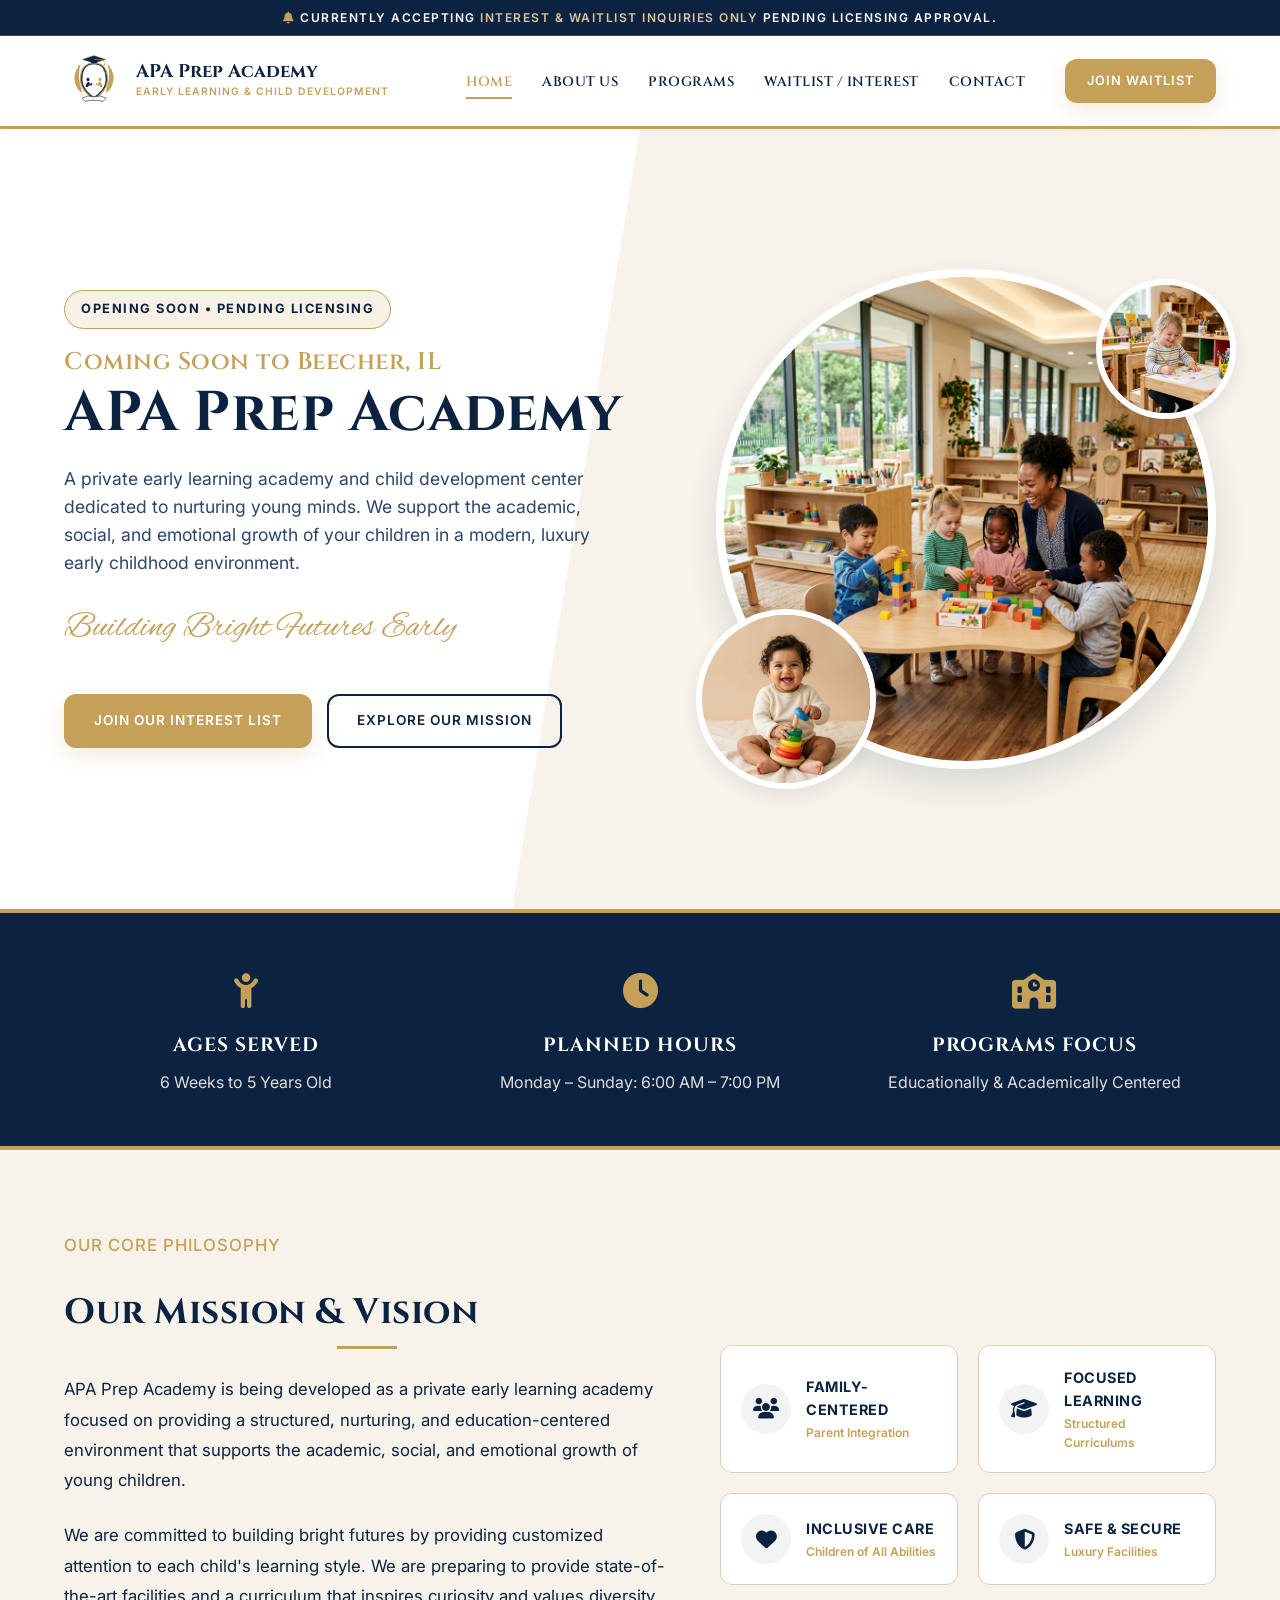
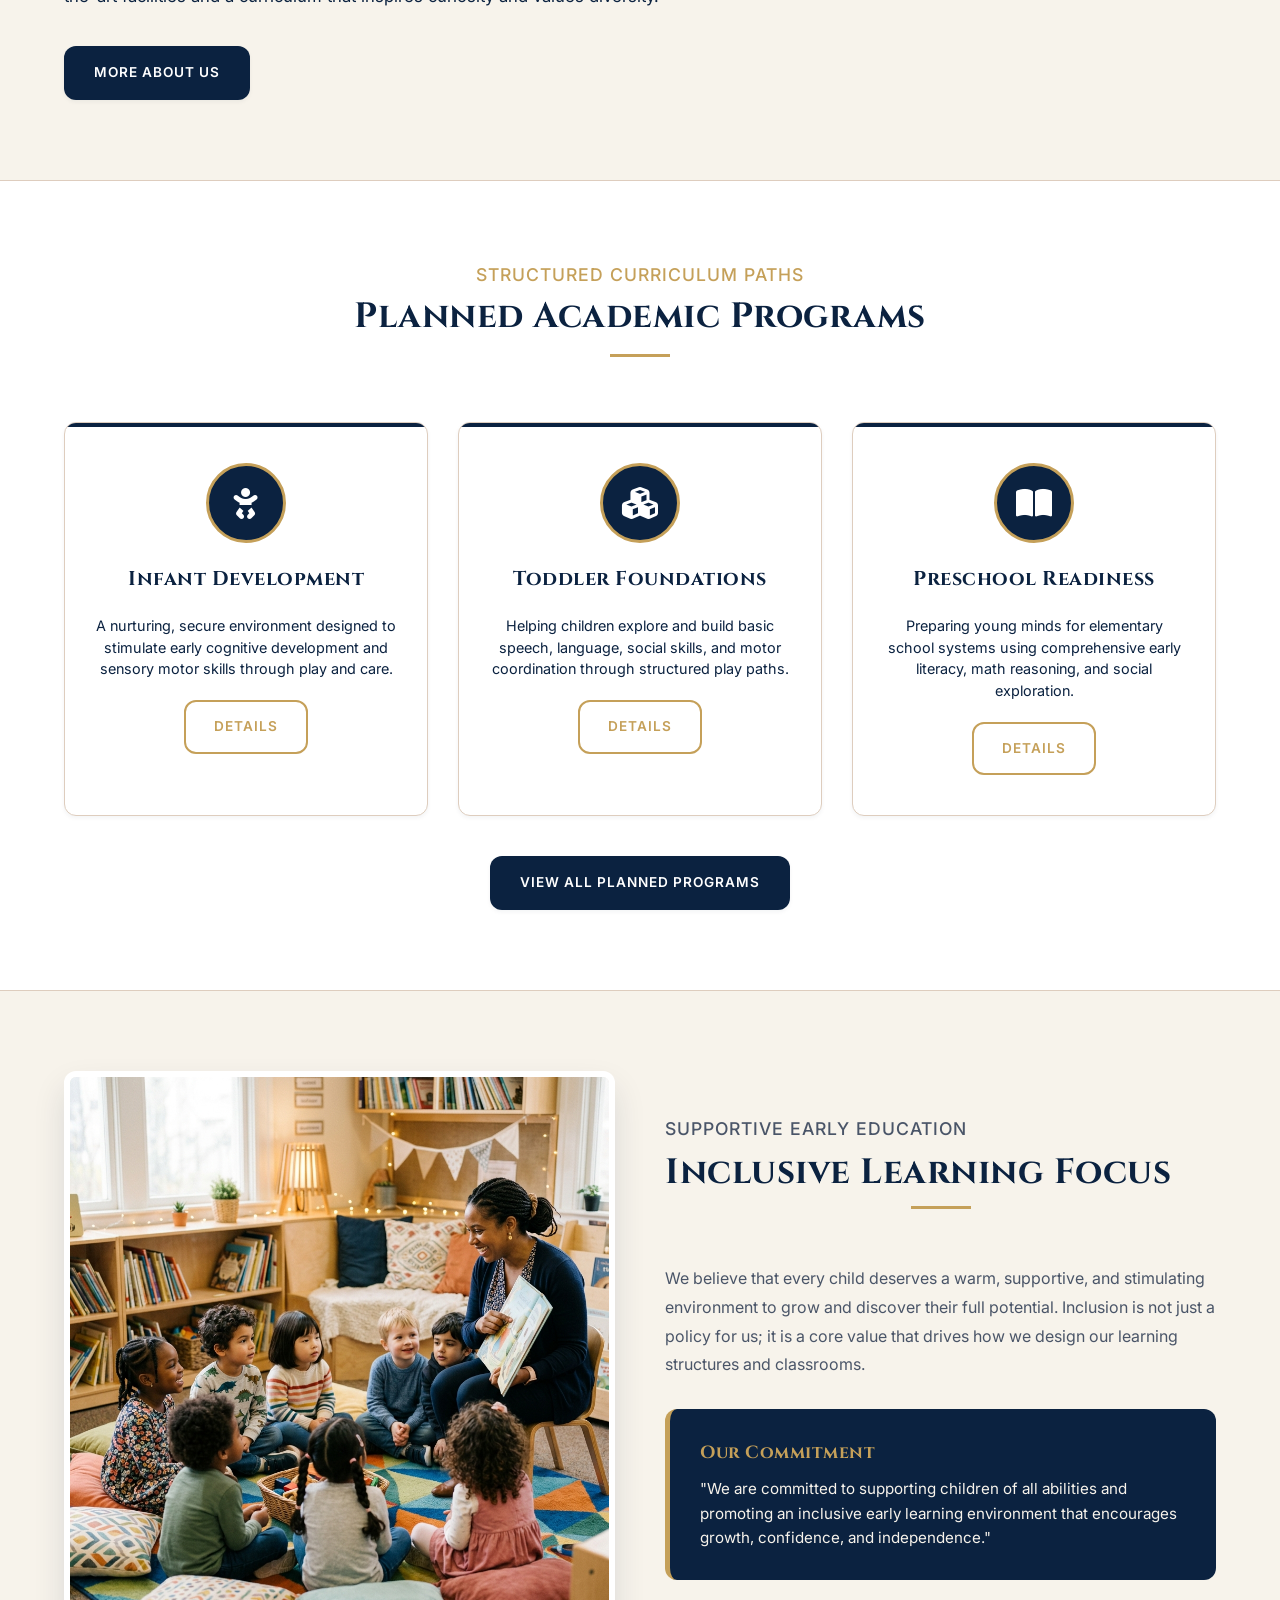
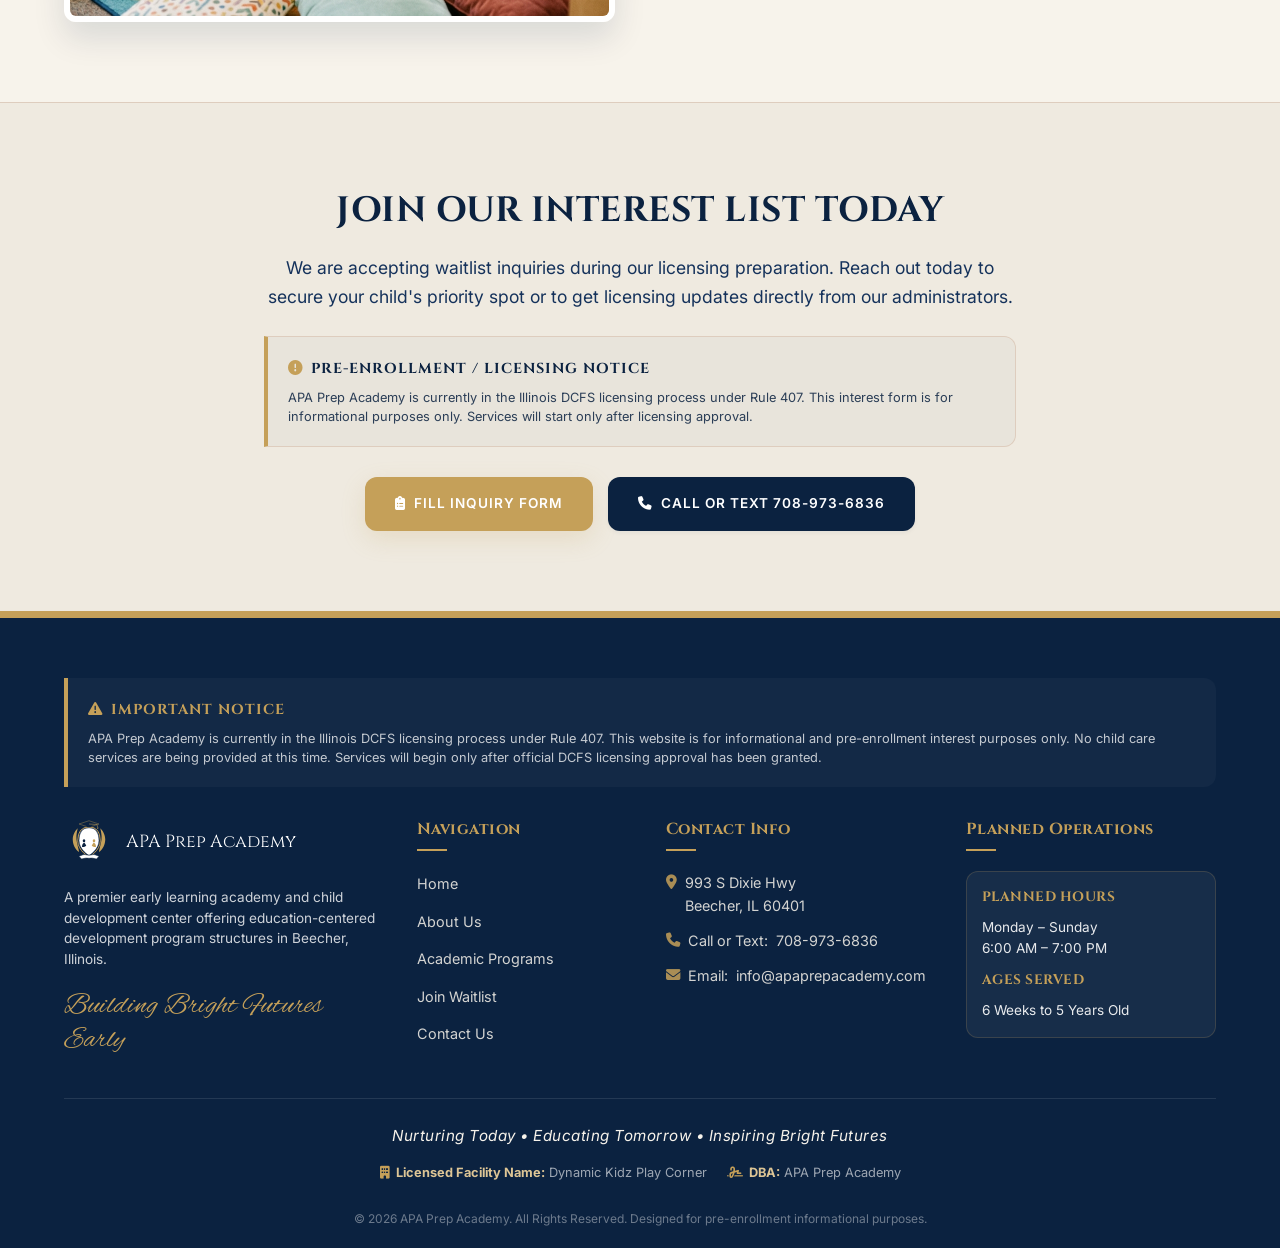
==== index.html @ 63eb0e5f "Add files via upload" ====
<!DOCTYPE html>
<html lang="en">
<head>
  <meta charset="UTF-8">
  <meta name="viewport" content="width=device-width, initial-scale=1.0">
  <title>APA Prep Academy | Private Early Learning Academy in Beecher, IL</title>
  <meta name="description" content="Coming soon to Beecher, IL! APA Prep Academy is a premium, family-centered private early learning academy and child development center serving children ages 6 weeks to 5 years. Join our waitlist today.">
  <meta name="keywords" content="Beecher daycare, Beecher preschool, Early learning center Beecher IL, Childcare Beecher Illinois, child development center, waitlist">
  
  <!-- FontAwesome for Icons -->
  <link rel="stylesheet" href="https://cdnjs.cloudflare.com/ajax/libs/font-awesome/6.4.0/css/all.min.css">
  
  <!-- Custom Stylesheet -->
  <link rel="stylesheet" href="assets/css/style.css">
</head>
<body>

  <!-- Top Announcement Bar -->
  <div class="top-announcement-bar">
    <i class="fa-solid fa-bell text-gold"></i> Currently accepting <span>Interest & Waitlist Inquiries Only</span> pending licensing approval.
  </div>

  <!-- Main Header -->
  <header class="main-header">
    <div class="container navbar-container">
      <a href="index.html" class="logo-link" id="logoLink">
        <svg viewBox="0 0 200 200" xmlns="http://www.w3.org/2000/svg" class="logo-svg">
          <!-- Wreath Left -->
          <path d="M 60 140 C 45 130 35 110 35 90 C 35 70 45 55 55 45 C 53 55 48 70 50 90 C 52 110 60 130 60 140 Z" fill="#C5A059" />
          <circle cx="38" cy="85" r="3" fill="#C5A059" /><circle cx="43" cy="65" r="3" fill="#C5A059" /><circle cx="51" cy="50" r="3" fill="#C5A059" /><circle cx="45" cy="105" r="3" fill="#C5A059" /><circle cx="55" cy="125" r="3" fill="#C5A059" />
          <!-- Wreath Right -->
          <path d="M 140 140 C 155 130 165 110 165 90 C 165 70 155 55 145 45 C 147 55 152 70 150 90 C 148 110 140 130 140 140 Z" fill="#C5A059" />
          <circle cx="162" cy="85" r="3" fill="#C5A059" /><circle cx="157" cy="65" r="3" fill="#C5A059" /><circle cx="149" cy="50" r="3" fill="#C5A059" /><circle cx="155" cy="105" r="3" fill="#C5A059" /><circle cx="145" cy="125" r="3" fill="#C5A059" />
          <!-- Shield -->
          <path d="M 100 40 Q 145 40 145 95 C 145 135 100 160 100 160 C 100 160 55 135 55 95 Q 55 40 100 40 Z" fill="#0B2240" stroke="#C5A059" stroke-width="4" />
          <path d="M 100 43 Q 140 43 140 95 C 140 131 100 154 100 154 C 100 154 60 131 60 95 Q 60 43 100 43 Z" fill="#FFFFFF" stroke="#0B2240" stroke-width="2" />
          <!-- Left Child -->
          <path d="M 85 95 C 85 91 82 89 80 89 C 78 89 75 91 75 95 C 75 99 78 101 80 101 C 82 101 85 99 85 95 Z" fill="#0B2240" />
          <path d="M 72 120 C 72 110 76 103 82 103 C 86 103 87 107 85 110 L 89 114 L 86 117 L 83 113 L 80 120 Z" fill="#0B2240" />
          <path d="M 86 110 L 92 107 L 95 112 L 89 115 Z" fill="#0B2240" />
          <!-- Right Child -->
          <path d="M 115 95 C 115 91 118 89 120 89 C 122 89 125 91 125 95 C 125 99 122 101 120 101 C 118 101 115 99 115 95 Z" fill="#C5A059" />
          <path d="M 128 120 C 128 110 124 103 118 103 C 114 103 113 107 115 110 L 111 114 L 114 117 L 117 113 L 120 120 Z" fill="#C5A059" />
          <path d="M 114 110 L 108 107 L 105 112 L 111 115 Z" fill="#C5A059" />
          <!-- Mortarboard -->
          <polygon points="100,15 140,28 100,41 60,28" fill="#0B2240" stroke="#C5A059" stroke-width="1.5" />
          <rect x="90" y="28" width="20" height="12" fill="#0B2240" />
          <path d="M 100 28 L 132 30 L 135 43" stroke="#C5A059" stroke-width="2" fill="none" />
          <polygon points="132,43 138,43 135,49" fill="#C5A059" />
          <!-- Open Book -->
          <path d="M 80 150 Q 100 155 120 150 C 130 153 140 157 140 157 L 130 168 Q 110 162 100 165 Q 90 162 70 168 L 60 157 C 60 157 70 153 80 150 Z" fill="#FFFFFF" stroke="#0B2240" stroke-width="2" />
          <path d="M 100 152 L 100 165" stroke="#C5A059" stroke-width="2" />
        </svg>
        <div class="logo-text">
          <span class="title">APA Prep Academy</span>
          <span class="subtitle">Early Learning & Child Development</span>
        </div>
      </a>

      <!-- Navbar Menu -->
      <nav>
        <ul class="nav-menu">
          <li><a href="index.html" class="nav-link active">Home</a></li>
          <li><a href="about.html" class="nav-link">About Us</a></li>
          <li><a href="programs.html" class="nav-link">Programs</a></li>
          <li><a href="enrollment.html" class="nav-link">Waitlist / Interest</a></li>
          <li><a href="contact.html" class="nav-link">Contact</a></li>
          <li class="nav-cta"><a href="enrollment.html" class="btn btn-secondary">Join Waitlist</a></li>
        </ul>
      </nav>

      <!-- Hamburger Menu Button -->
      <button class="mobile-menu-btn" aria-label="Toggle navigation menu">
        <span></span>
        <span></span>
        <span></span>
      </button>
    </div>
  </header>

  <!-- Hero Section -->
  <section class="hero-home">
    <div class="hero-diagonal-decor"></div>
    <div class="container hero-grid">
      <div class="hero-text-content">
        <div class="hero-badge">Opening Soon • Pending Licensing</div>
        <h1 class="hero-title">
          <span>Coming Soon to Beecher, IL</span>
          APA Prep Academy
        </h1>
        <p class="hero-description">
          A private early learning academy and child development center dedicated to nurturing young minds. We support the academic, social, and emotional growth of your children in a modern, luxury early childhood environment.
        </p>
        <div class="hero-tagline-wrap">
          <span class="script-text">Building Bright Futures Early</span>
        </div>
        <div class="hero-ctas">
          <a href="enrollment.html" class="btn btn-secondary">Join Our Interest List</a>
          <a href="about.html" class="btn btn-outline">Explore Our Mission</a>
        </div>
      </div>
      
      <div class="hero-image-wrapper">
        <div class="hero-image-container">
          <img src="assets/images/hero-classroom.png" alt="Diverse teacher and children building blocks in high-end daycare classroom">
        </div>
        <div class="hero-floating-circle-1">
          <img src="assets/images/baby-playing.png" alt="Happy baby playing with toy">
        </div>
        <div class="hero-floating-circle-2">
          <img src="assets/images/child-drawing.png" alt="Diverse child drawing with pencil">
        </div>
      </div>
    </div>
  </section>

  <!-- Quick Info Row -->
  <section class="facts-banner">
    <div class="container facts-grid">
      <div class="fact-item">
        <div class="fact-icon"><i class="fa-solid fa-child-reaching"></i></div>
        <h3>Ages Served</h3>
        <p>6 Weeks to 5 Years Old</p>
      </div>
      <div class="fact-item">
        <div class="fact-icon"><i class="fa-solid fa-clock"></i></div>
        <h3>Planned Hours</h3>
        <p>Monday – Sunday: 6:00 AM – 7:00 PM</p>
      </div>
      <div class="fact-item">
        <div class="fact-icon"><i class="fa-solid fa-school"></i></div>
        <h3>Programs Focus</h3>
        <p>Educationally & Academically Centered</p>
      </div>
    </div>
  </section>

  <!-- About Us Preview Section -->
  <section class="section-padding">
    <div class="container mission-section-grid">
      <div class="mission-text-box">
        <div class="section-title-wrap" style="text-align: left; margin-bottom: 25px;">
          <p>Our Core Philosophy</p>
          <h2 style="text-align: left; display: block; padding-bottom: 8px;">Our Mission & Vision</h2>
        </div>
        <p>
          APA Prep Academy is being developed as a private early learning academy focused on providing a structured, nurturing, and education-centered environment that supports the academic, social, and emotional growth of young children.
        </p>
        <p>
          We are committed to building bright futures by providing customized attention to each child's learning style. We are preparing to provide state-of-the-art facilities and a curriculum that inspires curiosity and values diversity.
        </p>
        <a href="about.html" class="btn btn-primary" style="margin-top: 10px;">More About Us</a>
      </div>
      
      <div class="academy-badges">
        <div class="academy-badge-item">
          <div class="badge-icon-box"><i class="fa-solid fa-users"></i></div>
          <div>
            <h4>Family-Centered</h4>
            <p>Parent Integration</p>
          </div>
        </div>
        <div class="academy-badge-item">
          <div class="badge-icon-box"><i class="fa-solid fa-graduation-cap"></i></div>
          <div>
            <h4>Focused Learning</h4>
            <p>Structured Curriculums</p>
          </div>
        </div>
        <div class="academy-badge-item">
          <div class="badge-icon-box"><i class="fa-solid fa-heart"></i></div>
          <div>
            <h4>Inclusive Care</h4>
            <p>Children of All Abilities</p>
          </div>
        </div>
        <div class="academy-badge-item">
          <div class="badge-icon-box"><i class="fa-solid fa-shield-halved"></i></div>
          <div>
            <h4>Safe & Secure</h4>
            <p>Luxury Facilities</p>
          </div>
        </div>
      </div>
    </div>
  </section>

  <!-- Programs Summary Section -->
  <section class="section-padding" style="background-color: var(--white); border-top: 1px solid var(--cream-dark); border-bottom: 1px solid var(--cream-dark);">
    <div class="container">
      <div class="section-title-wrap">
        <p>Structured Curriculum Paths</p>
        <h2>Planned Academic Programs</h2>
      </div>

      <div class="programs-highlight-grid">
        <div class="program-highlight-card">
          <div class="program-icon-box"><i class="fa-solid fa-baby"></i></div>
          <h3>Infant Development</h3>
          <p>A nurturing, secure environment designed to stimulate early cognitive development and sensory motor skills through play and care.</p>
          <a href="programs.html" class="btn btn-outline-gold btn-sm">Details</a>
        </div>
        
        <div class="program-highlight-card">
          <div class="program-icon-box"><i class="fa-solid fa-cubes"></i></div>
          <h3>Toddler Foundations</h3>
          <p>Helping children explore and build basic speech, language, social skills, and motor coordination through structured play paths.</p>
          <a href="programs.html" class="btn btn-outline-gold btn-sm">Details</a>
        </div>

        <div class="program-highlight-card">
          <div class="program-icon-box"><i class="fa-solid fa-book-open"></i></div>
          <h3>Preschool Readiness</h3>
          <p>Preparing young minds for elementary school systems using comprehensive early literacy, math reasoning, and social exploration.</p>
          <a href="programs.html" class="btn btn-outline-gold btn-sm">Details</a>
        </div>
      </div>

      <div class="text-center" style="margin-top: 40px;">
        <a href="programs.html" class="btn btn-primary">View All Planned Programs</a>
      </div>
    </div>
  </section>

  <!-- Inclusive Learning Section -->
  <section class="section-padding" style="background-color: var(--cream-bg);">
    <div class="container">
      <div class="about-grid">
        <div class="about-image-wrap">
          <div class="about-image-frame">
            <img src="assets/images/teacher-reading.png" alt="Diverse preschool teacher reading to multi-ethnic children in a circle">
          </div>
          <div class="about-image-decor"></div>
        </div>
        <div class="about-details">
          <div class="section-title-wrap" style="text-align: left; margin-bottom: 20px;">
            <p>Supportive Early Education</p>
            <h2 style="text-align: left; display: block; padding-bottom: 8px;">Inclusive Learning Focus</h2>
          </div>
          <p>
            We believe that every child deserves a warm, supportive, and stimulating environment to grow and discover their full potential. Inclusion is not just a policy for us; it is a core value that drives how we design our learning structures and classrooms.
          </p>
          
          <div class="about-highlight-box">
            <h4>Our Commitment</h4>
            <p>
              "We are committed to supporting children of all abilities and promoting an inclusive early learning environment that encourages growth, confidence, and independence."
            </p>
          </div>
        </div>
      </div>
    </div>
  </section>

  <!-- Pre-Enrollment Call to Action Section -->
  <section class="section-padding text-navy" style="background-color: var(--cream-card); border-top: 1px solid var(--cream-dark); border-bottom: 3px solid var(--gold-primary);">
    <div class="container text-center" style="max-width: 800px;">
      <h2 style="font-size: 2.2rem; margin-bottom: 15px; text-transform: uppercase;">Join Our Interest List Today</h2>
      <p style="font-size: 1.1rem; margin-bottom: 25px; color: var(--navy-light);">
        We are accepting waitlist inquiries during our licensing preparation. Reach out today to secure your child's priority spot or to get licensing updates directly from our administrators.
      </p>
      
      <div class="licensing-notice-box light-version" style="text-align: left; margin-bottom: 30px;">
        <h4><i class="fa-solid fa-circle-exclamation text-gold"></i> Pre-Enrollment / Licensing Notice</h4>
        <p>
          APA Prep Academy is currently in the Illinois DCFS licensing process under Rule 407. This interest form is for informational purposes only. Services will start only after licensing approval.
        </p>
      </div>

      <div style="display: flex; gap: 15px; justify-content: center; flex-wrap: wrap;">
        <a href="enrollment.html" class="btn btn-secondary"><i class="fa-solid fa-clipboard-list" style="margin-right: 8px;"></i> Fill Inquiry Form</a>
        <a href="tel:7089736836" class="btn btn-primary"><i class="fa-solid fa-phone" style="margin-right: 8px;"></i> Call or Text 708-973-6836</a>
      </div>
    </div>
  </section>

  <!-- Main Footer -->
  <footer class="main-footer">
    <div class="container">
      
      <!-- Licensing Notice Banner at Top of Footer -->
      <div class="licensing-notice-box">
        <h4><i class="fa-solid fa-triangle-exclamation"></i> Important Notice</h4>
        <p>
          APA Prep Academy is currently in the Illinois DCFS licensing process under Rule 407. This website is for informational and pre-enrollment interest purposes only. No child care services are being provided at this time. Services will begin only after official DCFS licensing approval has been granted.
        </p>
      </div>

      <div class="footer-top">
        <div class="footer-brand">
          <div class="footer-logo">
            <svg viewBox="0 0 200 200" xmlns="http://www.w3.org/2000/svg" class="footer-logo-svg">
              <path d="M 60 140 C 45 130 35 110 35 90 C 35 70 45 55 55 45 C 53 55 48 70 50 90 C 52 110 60 130 60 140 Z" fill="#C5A059" />
              <path d="M 140 140 C 155 130 165 110 165 90 C 165 70 155 55 145 45 C 147 55 152 70 150 90 C 148 110 140 130 140 140 Z" fill="#C5A059" />
              <path d="M 100 40 Q 145 40 145 95 C 145 135 100 160 100 160 C 100 160 55 135 55 95 Q 55 40 100 40 Z" fill="#0B2240" stroke="#C5A059" stroke-width="4" />
              <path d="M 100 43 Q 140 43 140 95 C 140 131 100 154 100 154 C 100 154 60 131 60 95 Q 60 43 100 43 Z" fill="#FFFFFF" stroke="#0B2240" stroke-width="2" />
              <!-- Silhouettes -->
              <path d="M 85 95 C 85 91 82 89 80 89 C 78 89 75 91 75 95 C 75 99 78 101 80 101 C 82 101 85 99 85 95 Z" fill="#0B2240" />
              <path d="M 72 120 C 72 110 76 103 82 103 L 89 114 L 86 117 L 80 120 Z" fill="#0B2240" />
              <path d="M 115 95 C 115 91 118 89 120 89 C 122 89 125 91 125 95 C 125 99 122 101 120 101 C 118 101 115 99 115 95 Z" fill="#C5A059" />
              <path d="M 128 120 C 128 110 124 103 118 103 L 111 114 L 114 117 L 120 120 Z" fill="#C5A059" />
              <!-- Mortarboard -->
              <polygon points="100,15 140,28 100,41 60,28" fill="#0B2240" stroke="#C5A059" stroke-width="1.5" />
              <rect x="90" y="28" width="20" height="12" fill="#0B2240" />
              <path d="M 100 28 L 132 30 L 135 43" stroke="#C5A059" stroke-width="2" fill="none" />
              <polygon points="132,43 138,43 135,49" fill="#C5A059" />
              <!-- Book -->
              <path d="M 80 150 Q 100 155 120 150 C 130 153 140 157 140 157 L 130 168 Q 110 162 100 165 Q 90 162 70 168 L 60 157 C 60 157 70 153 80 150 Z" fill="#FFFFFF" stroke="#0B2240" stroke-width="2" />
            </svg>
            <span class="footer-title">APA Prep Academy</span>
          </div>
          <p style="font-size: 0.85rem; opacity: 0.8; line-height: 1.5; margin-top: 5px;">
            A premier early learning academy and child development center offering education-centered development program structures in Beecher, Illinois.
          </p>
          <span class="script-text">Building Bright Futures Early</span>
        </div>

        <div>
          <h4 class="footer-col-title">Navigation</h4>
          <ul class="footer-links">
            <li><a href="index.html">Home</a></li>
            <li><a href="about.html">About Us</a></li>
            <li><a href="programs.html">Academic Programs</a></li>
            <li><a href="enrollment.html">Join Waitlist</a></li>
            <li><a href="contact.html">Contact Us</a></li>
          </ul>
        </div>

        <div>
          <h4 class="footer-col-title">Contact Info</h4>
          <div class="footer-contact-info">
            <span><i class="fa-solid fa-location-dot"></i> 993 S Dixie Hwy<br>Beecher, IL 60401</span>
            <span><i class="fa-solid fa-phone"></i> Call or Text:<br><a href="tel:7089736836">708-973-6836</a></span>
            <span><i class="fa-solid fa-envelope"></i> Email:<br><a href="mailto:info@apaprepacademy.com">info@apaprepacademy.com</a></span>
          </div>
        </div>

        <div>
          <h4 class="footer-col-title">Planned Operations</h4>
          <div class="footer-hours-box">
            <h5>Planned Hours</h5>
            <p style="margin-bottom: 10px;">Monday – Sunday<br>6:00 AM – 7:00 PM</p>
            <h5>Ages Served</h5>
            <p>6 Weeks to 5 Years Old</p>
          </div>
        </div>
      </div>

      <!-- Bottom Footer Info -->
      <div class="footer-bottom">
        <div class="footer-slogan">
          Nurturing Today &bull; Educating Tomorrow &bull; Inspiring Bright Futures
        </div>
        
        <div class="footer-meta-info">
          <div class="footer-meta-item">
            <i class="fa-solid fa-building text-gold"></i>
            <span><strong>Licensed Facility Name:</strong> Dynamic Kidz Play Corner</span>
          </div>
          <div class="footer-meta-item">
            <i class="fa-solid fa-signature text-gold"></i>
            <span><strong>DBA:</strong> APA Prep Academy</span>
          </div>
        </div>

        <div class="copyright">
          &copy; 2026 APA Prep Academy. All Rights Reserved. Designed for pre-enrollment informational purposes.
        </div>
      </div>

    </div>
  </footer>

  <!-- Custom Scripts -->
  <script src="assets/js/main.js"></script>
</body>
</html>
---- assets/css/style.css ----
/* APA Prep Academy - Core Style Sheet */
@import url('https://fonts.googleapis.com/css2?family=Cinzel:wght@400;600;700;900&family=Inter:wght@300;400;500;600;700&family=Alex+Brush&display=swap');

:root {
  /* Colors */
  --navy-primary: #0B2240;
  --navy-light: #15325B;
  --navy-hover: #1C3F6E;
  --gold-primary: #C5A059;
  --gold-light: #DDC595;
  --gold-hover: #AB8541;
  --cream-bg: #F7F3EB;
  --cream-card: #EFEAE0;
  --cream-light: #FAF8F5;
  --cream-dark: #DECDBE;
  --white: #FFFFFF;
  
  /* Typography */
  --font-heading: 'Cinzel', serif;
  --font-body: 'Inter', sans-serif;
  --font-script: 'Alex Brush', cursive;

  /* Shadows */
  --shadow-sm: 0 2px 4px rgba(11, 34, 64, 0.05);
  --shadow-md: 0 8px 16px rgba(11, 34, 64, 0.08);
  --shadow-lg: 0 16px 32px rgba(11, 34, 64, 0.12);
  --shadow-gold: 0 8px 24px rgba(197, 160, 89, 0.2);

  /* Transitions */
  --transition-fast: 0.2s ease;
  --transition-normal: 0.4s ease;
  --transition-slow: 0.6s cubic-bezier(0.16, 1, 0.3, 1);
  
  /* Borders */
  --border-radius-sm: 4px;
  --border-radius-md: 12px;
  --border-radius-lg: 24px;
  --border-radius-circle: 50%;
}

/* Reset & Base Styles */
*, *::before, *::after {
  box-sizing: border-box;
  margin: 0;
  padding: 0;
}

html {
  scroll-behavior: smooth;
  font-size: 16px;
}

body {
  font-family: var(--font-body);
  background-color: var(--cream-bg);
  color: var(--navy-primary);
  line-height: 1.6;
  overflow-x: hidden;
  -webkit-font-smoothing: antialiased;
}

a {
  color: inherit;
  text-decoration: none;
  transition: var(--transition-fast);
}

img {
  max-width: 100%;
  height: auto;
  display: block;
}

button, input, select, textarea {
  font-family: inherit;
  font-size: inherit;
  color: inherit;
}

h1, h2, h3, h4, h5, h6 {
  font-family: var(--font-heading);
  font-weight: 700;
  letter-spacing: 0.5px;
}

.script-text {
  font-family: var(--font-script);
  font-size: 2.2rem;
  color: var(--gold-primary);
  line-height: 1.2;
}

/* Utility Layouts */
.container {
  width: 100%;
  max-width: 1200px;
  margin: 0 auto;
  padding: 0 24px;
}

.section-padding {
  padding: 80px 0;
}

@media (max-width: 768px) {
  .section-padding {
    padding: 50px 0;
  }
}

.text-center { text-align: center; }
.text-gold { color: var(--gold-primary); }
.text-navy { color: var(--navy-primary); }
.text-white { color: var(--white); }

/* Buttons */
.btn {
  display: inline-flex;
  align-items: center;
  justify-content: center;
  padding: 14px 28px;
  border-radius: var(--border-radius-md);
  font-weight: 600;
  text-transform: uppercase;
  font-size: 0.85rem;
  letter-spacing: 1px;
  cursor: pointer;
  transition: var(--transition-normal);
  border: 2px solid transparent;
}

.btn-primary {
  background-color: var(--navy-primary);
  color: var(--white);
  box-shadow: var(--shadow-sm);
}

.btn-primary:hover {
  background-color: var(--navy-hover);
  transform: translateY(-2px);
  box-shadow: var(--shadow-md);
}

.btn-secondary {
  background-color: var(--gold-primary);
  color: var(--white);
  box-shadow: var(--shadow-gold);
}

.btn-secondary:hover {
  background-color: var(--gold-hover);
  transform: translateY(-2px);
  box-shadow: var(--shadow-lg);
}

.btn-outline {
  background-color: transparent;
  border-color: var(--navy-primary);
  color: var(--navy-primary);
}

.btn-outline:hover {
  background-color: var(--navy-primary);
  color: var(--white);
  transform: translateY(-2px);
}

.btn-outline-gold {
  background-color: transparent;
  border-color: var(--gold-primary);
  color: var(--gold-primary);
}

.btn-outline-gold:hover {
  background-color: var(--gold-primary);
  color: var(--white);
  transform: translateY(-2px);
}

/* Header & Navigation */
header.main-header {
  background-color: var(--white);
  border-bottom: 3px solid var(--gold-primary);
  position: sticky;
  top: 0;
  z-index: 1000;
  box-shadow: var(--shadow-sm);
}

.navbar-container {
  display: flex;
  justify-content: space-between;
  align-items: center;
  height: 90px;
}

.logo-link {
  display: flex;
  align-items: center;
  gap: 12px;
}

.logo-svg {
  width: 60px;
  height: 60px;
}

.logo-text {
  display: flex;
  flex-direction: column;
}

.logo-text .title {
  font-family: var(--font-heading);
  font-weight: 700;
  font-size: 1.15rem;
  line-height: 1.1;
  color: var(--navy-primary);
}

.logo-text .subtitle {
  font-family: var(--font-body);
  font-size: 0.65rem;
  letter-spacing: 1px;
  text-transform: uppercase;
  color: var(--gold-primary);
  font-weight: 600;
  margin-top: 2px;
}

.nav-menu {
  display: flex;
  list-style: none;
  gap: 30px;
  align-items: center;
}

.nav-link {
  font-family: var(--font-heading);
  font-weight: 600;
  font-size: 0.85rem;
  letter-spacing: 0.5px;
  text-transform: uppercase;
  position: relative;
  padding: 8px 0;
}

.nav-link::after {
  content: '';
  position: absolute;
  bottom: 0;
  left: 0;
  width: 0;
  height: 2px;
  background-color: var(--gold-primary);
  transition: var(--transition-fast);
}

.nav-link:hover::after,
.nav-link.active::after {
  width: 100%;
}

.nav-link.active {
  color: var(--gold-primary);
}

.nav-cta {
  margin-left: 10px;
}

.nav-cta .btn {
  padding: 10px 20px;
  font-size: 0.8rem;
}

.mobile-menu-btn {
  display: none;
  background: none;
  border: none;
  cursor: pointer;
  position: relative;
  width: 30px;
  height: 24px;
}

.mobile-menu-btn span {
  display: block;
  width: 100%;
  height: 3px;
  background-color: var(--navy-primary);
  border-radius: 3px;
  position: absolute;
  transition: var(--transition-normal);
}

.mobile-menu-btn span:nth-child(1) { top: 0; }
.mobile-menu-btn span:nth-child(2) { top: 10px; }
.mobile-menu-btn span:nth-child(3) { top: 20px; }

.mobile-menu-btn.active span:nth-child(1) {
  transform: rotate(45deg);
  top: 10px;
}
.mobile-menu-btn.active span:nth-child(2) {
  opacity: 0;
}
.mobile-menu-btn.active span:nth-child(3) {
  transform: rotate(-45deg);
  top: 10px;
}

/* Banner / Top Bar */
.top-announcement-bar {
  background-color: var(--navy-primary);
  color: var(--white);
  padding: 8px 0;
  text-align: center;
  font-size: 0.75rem;
  letter-spacing: 1.5px;
  text-transform: uppercase;
  font-weight: 600;
  border-bottom: 1px solid rgba(197, 160, 89, 0.3);
}

.top-announcement-bar span {
  color: var(--gold-light);
}

/* Footer Styles */
.main-footer {
  background-color: var(--navy-primary);
  color: var(--white);
  padding: 60px 0 20px 0;
  border-top: 4px solid var(--gold-primary);
}

.footer-top {
  display: grid;
  grid-template-columns: 1.5fr 1fr 1fr 1.2fr;
  gap: 40px;
  margin-bottom: 40px;
}

.footer-brand {
  display: flex;
  flex-direction: column;
  gap: 15px;
}

.footer-logo {
  display: flex;
  align-items: center;
  gap: 12px;
}

.footer-logo-svg {
  width: 50px;
  height: 50px;
}

.footer-title {
  font-family: var(--font-heading);
  font-size: 1.1rem;
  color: var(--white);
}

.footer-brand .script-text {
  font-size: 1.8rem;
  margin-top: 5px;
}

.footer-col-title {
  font-family: var(--font-heading);
  color: var(--gold-primary);
  font-size: 1rem;
  margin-bottom: 20px;
  position: relative;
  padding-bottom: 8px;
}

.footer-col-title::after {
  content: '';
  position: absolute;
  bottom: 0;
  left: 0;
  width: 30px;
  height: 2px;
  background-color: var(--gold-primary);
}

.footer-links {
  list-style: none;
  display: flex;
  flex-direction: column;
  gap: 12px;
}

.footer-links a {
  font-size: 0.9rem;
  color: var(--cream-bg);
  opacity: 0.85;
}

.footer-links a:hover {
  color: var(--gold-primary);
  opacity: 1;
  padding-left: 5px;
}

.footer-contact-info {
  display: flex;
  flex-direction: column;
  gap: 12px;
  font-size: 0.9rem;
  color: var(--cream-bg);
  opacity: 0.85;
}

.footer-contact-info span {
  display: flex;
  align-items: flex-start;
  gap: 8px;
}

.footer-contact-info i {
  color: var(--gold-primary);
  margin-top: 4px;
}

.footer-hours-box {
  background-color: rgba(255, 255, 255, 0.05);
  border: 1px solid rgba(197, 160, 89, 0.2);
  padding: 15px;
  border-radius: var(--border-radius-md);
}

.footer-hours-box h5 {
  font-family: var(--font-heading);
  font-size: 0.85rem;
  color: var(--gold-primary);
  margin-bottom: 8px;
  text-transform: uppercase;
  letter-spacing: 0.5px;
}

.footer-hours-box p {
  font-size: 0.85rem;
  opacity: 0.9;
}

/* Licensing notice block */
.licensing-notice-box {
  background-color: rgba(255, 255, 255, 0.03);
  border-left: 4px solid var(--gold-primary);
  padding: 20px;
  margin-bottom: 30px;
  border-radius: 0 var(--border-radius-md) var(--border-radius-md) 0;
}

.licensing-notice-box h4 {
  color: var(--gold-primary);
  font-size: 0.9rem;
  margin-bottom: 8px;
  display: flex;
  align-items: center;
  gap: 8px;
  text-transform: uppercase;
  letter-spacing: 1px;
}

.licensing-notice-box p {
  font-size: 0.8rem;
  line-height: 1.5;
  color: rgba(255, 255, 255, 0.75);
}

.licensing-notice-box.light-version {
  background-color: rgba(11, 34, 64, 0.03);
  border-left: 4px solid var(--gold-primary);
  border-right: 1px solid var(--cream-dark);
  border-top: 1px solid var(--cream-dark);
  border-bottom: 1px solid var(--cream-dark);
}

.licensing-notice-box.light-version p {
  color: var(--navy-primary);
  opacity: 0.85;
}

.licensing-notice-box.light-version h4 {
  color: var(--navy-primary);
}

.footer-bottom {
  border-top: 1px solid rgba(255, 255, 255, 0.1);
  padding-top: 25px;
  display: flex;
  flex-direction: column;
  align-items: center;
  gap: 15px;
  text-align: center;
}

.footer-slogan {
  font-size: 0.95rem;
  font-style: italic;
  color: var(--cream-bg);
  letter-spacing: 0.5px;
}

.footer-meta-info {
  display: flex;
  flex-wrap: wrap;
  justify-content: center;
  gap: 20px;
  font-size: 0.8rem;
  color: rgba(255, 255, 255, 0.6);
}

.footer-meta-item {
  display: flex;
  align-items: center;
  gap: 6px;
}

.footer-meta-item strong {
  color: var(--gold-light);
}

.copyright {
  font-size: 0.75rem;
  color: rgba(255, 255, 255, 0.4);
  margin-top: 10px;
}

/* Page Hero Header (Inner pages) */
.page-hero {
  background-color: var(--navy-primary);
  color: var(--white);
  padding: 60px 0;
  text-align: center;
  position: relative;
  overflow: hidden;
  border-bottom: 4px solid var(--gold-primary);
}

.page-hero::before {
  content: '';
  position: absolute;
  top: 0;
  left: 0;
  right: 0;
  bottom: 0;
  background: radial-gradient(circle at 70% 30%, rgba(197, 160, 89, 0.1), transparent 60%);
  pointer-events: none;
}

.page-hero h1 {
  font-size: 2.5rem;
  margin-bottom: 10px;
  text-transform: uppercase;
}

.page-hero p {
  color: var(--gold-light);
  font-family: var(--font-body);
  font-size: 1.1rem;
  letter-spacing: 1px;
}

/* Grid & Section Elements */
.section-title-wrap {
  text-align: center;
  margin-bottom: 50px;
}

.section-title-wrap h2 {
  font-size: 2.2rem;
  color: var(--navy-primary);
  margin-bottom: 15px;
  position: relative;
  display: inline-block;
  padding-bottom: 12px;
}

.section-title-wrap h2::after {
  content: '';
  position: absolute;
  bottom: 0;
  left: 50%;
  transform: translateX(-50%);
  width: 60px;
  height: 3px;
  background-color: var(--gold-primary);
}

.section-title-wrap p {
  color: var(--gold-primary);
  font-weight: 500;
  font-size: 1.1rem;
  letter-spacing: 1px;
  text-transform: uppercase;
}

/* Home Hero Section */
.hero-home {
  display: flex;
  align-items: center;
  min-height: calc(100vh - 120px);
  position: relative;
  overflow: hidden;
  background-color: var(--cream-bg);
}

.hero-diagonal-decor {
  position: absolute;
  top: 0;
  left: 0;
  width: 50%;
  height: 100%;
  background-color: var(--white);
  clip-path: polygon(0 0, 100% 0, 80% 100%, 0% 100%);
  z-index: 1;
}

.hero-grid {
  display: grid;
  grid-template-columns: 1.1fr 0.9fr;
  gap: 40px;
  align-items: center;
  position: relative;
  z-index: 2;
  width: 100%;
  padding-top: 40px;
  padding-bottom: 40px;
}

.hero-text-content {
  display: flex;
  flex-direction: column;
  gap: 20px;
}

.hero-badge {
  background-color: rgba(197, 160, 89, 0.15);
  border: 1px solid var(--gold-primary);
  color: var(--navy-primary);
  padding: 8px 16px;
  border-radius: 50px;
  font-size: 0.8rem;
  font-weight: 700;
  width: fit-content;
  letter-spacing: 1.5px;
  text-transform: uppercase;
  animation: pulse 2s infinite;
}

.hero-title {
  font-size: 3.5rem;
  line-height: 1.1;
  color: var(--navy-primary);
}

.hero-title span {
  display: block;
  font-size: 1.5rem;
  color: var(--gold-primary);
  margin-bottom: 8px;
  font-weight: 600;
}

.hero-description {
  font-size: 1.1rem;
  color: var(--navy-light);
  max-width: 540px;
  opacity: 0.9;
}

.hero-tagline-wrap {
  margin: 10px 0;
}

.hero-ctas {
  display: flex;
  gap: 15px;
  flex-wrap: wrap;
  margin-top: 15px;
}

.hero-image-wrapper {
  position: relative;
  display: flex;
  justify-content: center;
  align-items: center;
}

.hero-image-container {
  width: 100%;
  max-width: 500px;
  height: 500px;
  border-radius: var(--border-radius-circle);
  overflow: hidden;
  border: 8px solid var(--white);
  box-shadow: var(--shadow-lg);
  position: relative;
}

.hero-image-container img {
  width: 100%;
  height: 100%;
  object-fit: cover;
}

.hero-floating-circle-1 {
  position: absolute;
  bottom: -20px;
  left: -20px;
  width: 180px;
  height: 180px;
  border-radius: var(--border-radius-circle);
  overflow: hidden;
  border: 6px solid var(--white);
  box-shadow: var(--shadow-md);
  z-index: 3;
}

.hero-floating-circle-1 img {
  width: 100%;
  height: 100%;
  object-fit: cover;
}

.hero-floating-circle-2 {
  position: absolute;
  top: 10px;
  right: -20px;
  width: 140px;
  height: 140px;
  border-radius: var(--border-radius-circle);
  overflow: hidden;
  border: 6px solid var(--white);
  box-shadow: var(--shadow-md);
  z-index: 3;
}

.hero-floating-circle-2 img {
  width: 100%;
  height: 100%;
  object-fit: cover;
}

/* Home Programs Highlight Grid */
.programs-highlight-grid {
  display: grid;
  grid-template-columns: repeat(3, 1fr);
  gap: 30px;
}

.program-highlight-card {
  background-color: var(--white);
  border-radius: var(--border-radius-md);
  border: 1px solid var(--cream-dark);
  padding: 40px 30px;
  text-align: center;
  transition: var(--transition-normal);
  display: flex;
  flex-direction: column;
  align-items: center;
  gap: 20px;
  box-shadow: var(--shadow-sm);
  position: relative;
  overflow: hidden;
}

.program-highlight-card::before {
  content: '';
  position: absolute;
  top: 0;
  left: 0;
  width: 100%;
  height: 4px;
  background-color: var(--navy-primary);
  transition: var(--transition-normal);
}

.program-highlight-card:hover {
  transform: translateY(-8px);
  box-shadow: var(--shadow-lg);
}

.program-highlight-card:hover::before {
  background-color: var(--gold-primary);
}

.program-icon-box {
  width: 80px;
  height: 80px;
  border-radius: var(--border-radius-circle);
  background-color: var(--navy-primary);
  color: var(--white);
  border: 3px solid var(--gold-primary);
  display: flex;
  align-items: center;
  justify-content: center;
  font-size: 2rem;
  transition: var(--transition-normal);
}

.program-highlight-card:hover .program-icon-box {
  background-color: var(--gold-primary);
  border-color: var(--navy-primary);
  transform: rotateY(180deg);
}

.program-highlight-card h3 {
  font-size: 1.25rem;
  color: var(--navy-primary);
}

.program-highlight-card p {
  font-size: 0.9rem;
  color: var(--text-muted);
  line-height: 1.5;
}

/* Mission & Highlights Section */
.mission-section-grid {
  display: grid;
  grid-template-columns: 1.1fr 0.9fr;
  gap: 50px;
  align-items: center;
}

.mission-text-box h3 {
  font-size: 1.8rem;
  margin-bottom: 20px;
}

.mission-text-box p {
  font-size: 1.05rem;
  line-height: 1.8;
  margin-bottom: 25px;
}

.academy-badges {
  display: grid;
  grid-template-columns: 1fr 1fr;
  gap: 20px;
}

.academy-badge-item {
  background-color: var(--white);
  border: 1px solid var(--cream-dark);
  padding: 20px;
  border-radius: var(--border-radius-md);
  display: flex;
  gap: 15px;
  align-items: center;
  transition: var(--transition-normal);
}

.academy-badge-item:hover {
  border-color: var(--gold-primary);
  box-shadow: var(--shadow-md);
}

.badge-icon-box {
  width: 50px;
  height: 50px;
  border-radius: var(--border-radius-circle);
  background-color: rgba(11, 34, 64, 0.05);
  color: var(--navy-primary);
  display: flex;
  align-items: center;
  justify-content: center;
  font-size: 1.3rem;
  flex-shrink: 0;
}

.academy-badge-item h4 {
  font-family: var(--font-body);
  font-weight: 700;
  font-size: 0.9rem;
  text-transform: uppercase;
  color: var(--navy-primary);
}

.academy-badge-item p {
  font-size: 0.75rem;
  color: var(--gold-primary);
  font-weight: 600;
  margin-top: 2px;
}

/* Quick Facts Banner */
.facts-banner {
  background-color: var(--navy-primary);
  color: var(--white);
  padding: 50px 0;
  border-top: 4px solid var(--gold-primary);
  border-bottom: 4px solid var(--gold-primary);
  position: relative;
}

.facts-grid {
  display: grid;
  grid-template-columns: repeat(3, 1fr);
  gap: 30px;
  text-align: center;
}

.fact-item {
  display: flex;
  flex-direction: column;
  align-items: center;
  gap: 10px;
}

.fact-icon {
  font-size: 2.2rem;
  color: var(--gold-primary);
}

.fact-item h3 {
  font-size: 1.2rem;
  text-transform: uppercase;
  letter-spacing: 1px;
}

.fact-item p {
  color: var(--cream-bg);
  font-size: 1rem;
  opacity: 0.9;
}

/* Programs Page Styling */
.programs-full-list {
  display: flex;
  flex-direction: column;
  gap: 40px;
}

.program-full-card {
  background-color: var(--white);
  border-radius: var(--border-radius-md);
  border: 1px solid var(--cream-dark);
  overflow: hidden;
  box-shadow: var(--shadow-sm);
  display: grid;
  grid-template-columns: 1fr 1.5fr;
  transition: var(--transition-normal);
}

.program-full-card:hover {
  box-shadow: var(--shadow-lg);
  border-color: var(--gold-light);
}

.program-card-image {
  background-color: var(--navy-primary);
  position: relative;
  display: flex;
  align-items: center;
  justify-content: center;
  padding: 40px;
  color: var(--white);
}

.program-card-image::after {
  content: '';
  position: absolute;
  top: 0;
  right: 0;
  width: 0;
  height: 0;
  border-style: solid;
  border-width: 0 20px 20px 0;
  border-color: transparent var(--gold-primary) transparent transparent;
}

.program-card-image-icon {
  width: 120px;
  height: 120px;
  border-radius: var(--border-radius-circle);
  background-color: rgba(255, 255, 255, 0.05);
  border: 4px solid var(--gold-primary);
  display: flex;
  align-items: center;
  justify-content: center;
  font-size: 3.5rem;
  color: var(--white);
  box-shadow: var(--shadow-md);
}

.program-card-info {
  padding: 40px;
  display: flex;
  flex-direction: column;
  justify-content: center;
  gap: 15px;
}

.program-card-info h3 {
  font-size: 1.8rem;
  color: var(--navy-primary);
  border-bottom: 2px solid var(--cream-dark);
  padding-bottom: 10px;
}

.program-tag-row {
  display: flex;
  gap: 10px;
  flex-wrap: wrap;
}

.program-tag {
  background-color: var(--cream-card);
  padding: 5px 12px;
  border-radius: 4px;
  font-size: 0.75rem;
  font-weight: 600;
  color: var(--navy-primary);
}

.program-tag.age-tag {
  background-color: rgba(197, 160, 89, 0.15);
  color: var(--navy-primary);
  border: 1px solid var(--gold-primary);
}

.program-card-info p {
  color: #4A5568;
  font-size: 0.95rem;
  line-height: 1.6;
}

.program-features-list {
  display: grid;
  grid-template-columns: 1fr 1fr;
  gap: 10px;
  margin-top: 10px;
}

.program-feature-item {
  display: flex;
  align-items: center;
  gap: 8px;
  font-size: 0.85rem;
  color: var(--navy-primary);
  font-weight: 500;
}

.program-feature-item i {
  color: var(--gold-primary);
}

/* Payment & General Details Section */
.payment-section {
  background-color: var(--cream-card);
  border-radius: var(--border-radius-md);
  padding: 50px 40px;
  border: 1px solid var(--cream-dark);
  margin-top: 60px;
}

.payment-title-wrap {
  text-align: center;
  margin-bottom: 40px;
}

.payment-title-wrap h3 {
  font-size: 1.8rem;
  color: var(--navy-primary);
  margin-bottom: 10px;
}

.payment-title-wrap p {
  color: var(--gold-primary);
  font-size: 0.85rem;
  font-weight: 600;
  letter-spacing: 1px;
  text-transform: uppercase;
}

.payment-grid {
  display: grid;
  grid-template-columns: repeat(3, 1fr);
  gap: 30px;
}

.payment-card {
  background-color: var(--white);
  padding: 30px;
  border-radius: var(--border-radius-md);
  text-align: center;
  border: 1px solid var(--cream-dark);
  display: flex;
  flex-direction: column;
  align-items: center;
  gap: 15px;
  transition: var(--transition-normal);
}

.payment-card:hover {
  transform: translateY(-5px);
  box-shadow: var(--shadow-md);
  border-color: var(--gold-primary);
}

.payment-card-icon {
  width: 60px;
  height: 60px;
  border-radius: var(--border-radius-circle);
  background-color: var(--navy-primary);
  color: var(--white);
  display: flex;
  align-items: center;
  justify-content: center;
  font-size: 1.5rem;
}

.payment-card h4 {
  font-family: var(--font-heading);
  font-size: 1.1rem;
  color: var(--navy-primary);
}

.payment-card p {
  font-size: 0.85rem;
  color: #5A6E85;
}

/* About Page Sections */
.about-grid {
  display: grid;
  grid-template-columns: 1fr 1fr;
  gap: 50px;
  align-items: center;
}

.about-image-wrap {
  position: relative;
}

.about-image-frame {
  border: 6px solid var(--white);
  border-radius: var(--border-radius-md);
  box-shadow: var(--shadow-lg);
  overflow: hidden;
}

.about-image-decor {
  position: absolute;
  bottom: -20px;
  right: -20px;
  width: 100px;
  height: 100px;
  background-color: var(--gold-primary);
  border-radius: var(--border-radius-md);
  z-index: -1;
  opacity: 0.3;
}

.about-details {
  display: flex;
  flex-direction: column;
  gap: 20px;
}

.about-details h3 {
  font-size: 2rem;
  color: var(--navy-primary);
}

.about-details p {
  line-height: 1.8;
  color: #4A5568;
}

.about-highlight-box {
  background-color: var(--navy-primary);
  color: var(--white);
  border-radius: var(--border-radius-md);
  padding: 30px;
  border-left: 5px solid var(--gold-primary);
  margin-top: 10px;
}

.about-highlight-box h4 {
  color: var(--gold-primary);
  font-size: 1.1rem;
  margin-bottom: 10px;
}

.about-highlight-box p {
  font-size: 0.95rem;
  line-height: 1.6;
  color: var(--cream-bg);
}

/* Map & Contact Sections */
.contact-grid {
  display: grid;
  grid-template-columns: 1fr 1.2fr;
  gap: 50px;
}

.contact-info-panel {
  background-color: var(--white);
  border-radius: var(--border-radius-md);
  padding: 40px;
  border: 1px solid var(--cream-dark);
  box-shadow: var(--shadow-sm);
  display: flex;
  flex-direction: column;
  gap: 30px;
}

.contact-info-title h3 {
  font-size: 1.6rem;
  color: var(--navy-primary);
  margin-bottom: 10px;
}

.contact-info-title p {
  font-size: 0.9rem;
  color: var(--gold-primary);
  font-weight: 600;
  text-transform: uppercase;
  letter-spacing: 0.5px;
}

.contact-details-list {
  display: flex;
  flex-direction: column;
  gap: 25px;
}

.contact-detail-item {
  display: flex;
  gap: 15px;
  align-items: flex-start;
}

.contact-detail-icon {
  width: 50px;
  height: 50px;
  border-radius: var(--border-radius-circle);
  background-color: rgba(11, 34, 64, 0.05);
  color: var(--navy-primary);
  display: flex;
  align-items: center;
  justify-content: center;
  font-size: 1.3rem;
  flex-shrink: 0;
  border: 1px solid var(--cream-dark);
}

.contact-detail-text h4 {
  font-family: var(--font-body);
  font-weight: 700;
  font-size: 0.95rem;
  color: var(--navy-primary);
  margin-bottom: 5px;
}

.contact-detail-text p {
  font-size: 0.9rem;
  color: var(--text-muted);
}

.contact-detail-text a:hover {
  color: var(--gold-primary);
}

.contact-map-container {
  height: 250px;
  border-radius: var(--border-radius-md);
  overflow: hidden;
  border: 1px solid var(--cream-dark);
  box-shadow: var(--shadow-sm);
  margin-top: 10px;
}

.contact-form-panel {
  background-color: var(--white);
  border-radius: var(--border-radius-md);
  padding: 40px;
  border: 1px solid var(--cream-dark);
  box-shadow: var(--shadow-sm);
}

.form-group-row {
  display: grid;
  grid-template-columns: 1fr 1fr;
  gap: 20px;
}

.form-group {
  margin-bottom: 20px;
  display: flex;
  flex-direction: column;
  gap: 6px;
}

.form-label {
  font-size: 0.85rem;
  font-weight: 600;
  color: var(--navy-primary);
  text-transform: uppercase;
  letter-spacing: 0.5px;
}

.form-control {
  width: 100%;
  padding: 12px 16px;
  border: 1.5px solid var(--cream-dark);
  border-radius: var(--border-radius-md);
  font-size: 0.95rem;
  outline: none;
  transition: var(--transition-fast);
  background-color: var(--cream-light);
}

.form-control:focus {
  border-color: var(--gold-primary);
  background-color: var(--white);
  box-shadow: 0 0 0 3px rgba(197, 160, 89, 0.15);
}

textarea.form-control {
  resize: vertical;
  min-height: 120px;
}

/* Modal and Notification styles */
.toast-notification {
  position: fixed;
  bottom: 20px;
  right: 20px;
  background-color: var(--navy-primary);
  color: var(--white);
  padding: 16px 24px;
  border-radius: var(--border-radius-md);
  box-shadow: var(--shadow-lg);
  border-left: 4px solid var(--gold-primary);
  transform: translateY(100px);
  opacity: 0;
  transition: var(--transition-normal);
  z-index: 10000;
  font-size: 0.9rem;
  display: flex;
  align-items: center;
  gap: 12px;
}

.toast-notification.show {
  transform: translateY(0);
  opacity: 1;
}

/* Keyframes */
@keyframes pulse {
  0% {
    box-shadow: 0 0 0 0 rgba(197, 160, 89, 0.4);
  }
  70% {
    box-shadow: 0 0 0 10px rgba(197, 160, 89, 0);
  }
  100% {
    box-shadow: 0 0 0 0 rgba(197, 160, 89, 0);
  }
}

/* Media Queries for Responsiveness */
@media (max-width: 992px) {
  .hero-grid {
    grid-template-columns: 1fr;
    text-align: center;
    gap: 50px;
  }
  
  .hero-diagonal-decor {
    display: none;
  }

  .hero-text-content {
    align-items: center;
  }

  .hero-image-wrapper {
    margin-top: 20px;
  }

  .programs-highlight-grid {
    grid-template-columns: 1fr;
    max-width: 500px;
    margin: 0 auto;
  }

  .mission-section-grid {
    grid-template-columns: 1fr;
  }

  .footer-top {
    grid-template-columns: 1fr 1fr;
  }

  .program-full-card {
    grid-template-columns: 1fr;
  }

  .program-card-image {
    padding: 30px;
  }

  .program-card-image::after {
    display: none;
  }

  .payment-grid {
    grid-template-columns: 1fr;
    max-width: 500px;
    margin: 0 auto;
  }

  .about-grid {
    grid-template-columns: 1fr;
    gap: 30px;
  }

  .contact-grid {
    grid-template-columns: 1fr;
  }
}

@media (max-width: 768px) {
  .navbar-container {
    height: 80px;
  }

  .mobile-menu-btn {
    display: block;
    z-index: 1001;
  }

  .nav-menu {
    position: fixed;
    top: 0;
    right: -100%;
    width: 80%;
    max-width: 320px;
    height: 100vh;
    background-color: var(--white);
    flex-direction: column;
    align-items: flex-start;
    padding: 100px 40px 40px 40px;
    box-shadow: -5px 0 15px rgba(0,0,0,0.1);
    transition: var(--transition-normal);
    z-index: 1000;
  }

  .nav-menu.active {
    right: 0;
  }

  .nav-cta {
    margin-left: 0;
    margin-top: 20px;
    width: 100%;
  }

  .nav-cta .btn {
    width: 100%;
  }

  .hero-title {
    font-size: 2.5rem;
  }

  .hero-image-container {
    max-width: 320px;
    height: 320px;
  }

  .hero-floating-circle-1 {
    width: 110px;
    height: 110px;
    bottom: -10px;
    left: -10px;
  }

  .hero-floating-circle-2 {
    width: 90px;
    height: 90px;
    top: 0;
    right: -10px;
  }

  .facts-grid {
    grid-template-columns: 1fr;
    gap: 30px;
  }

  .form-group-row {
    grid-template-columns: 1fr;
    gap: 0;
  }

  .footer-top {
    grid-template-columns: 1fr;
  }

  .footer-meta-info {
    flex-direction: column;
    gap: 10px;
    align-items: center;
  }
}
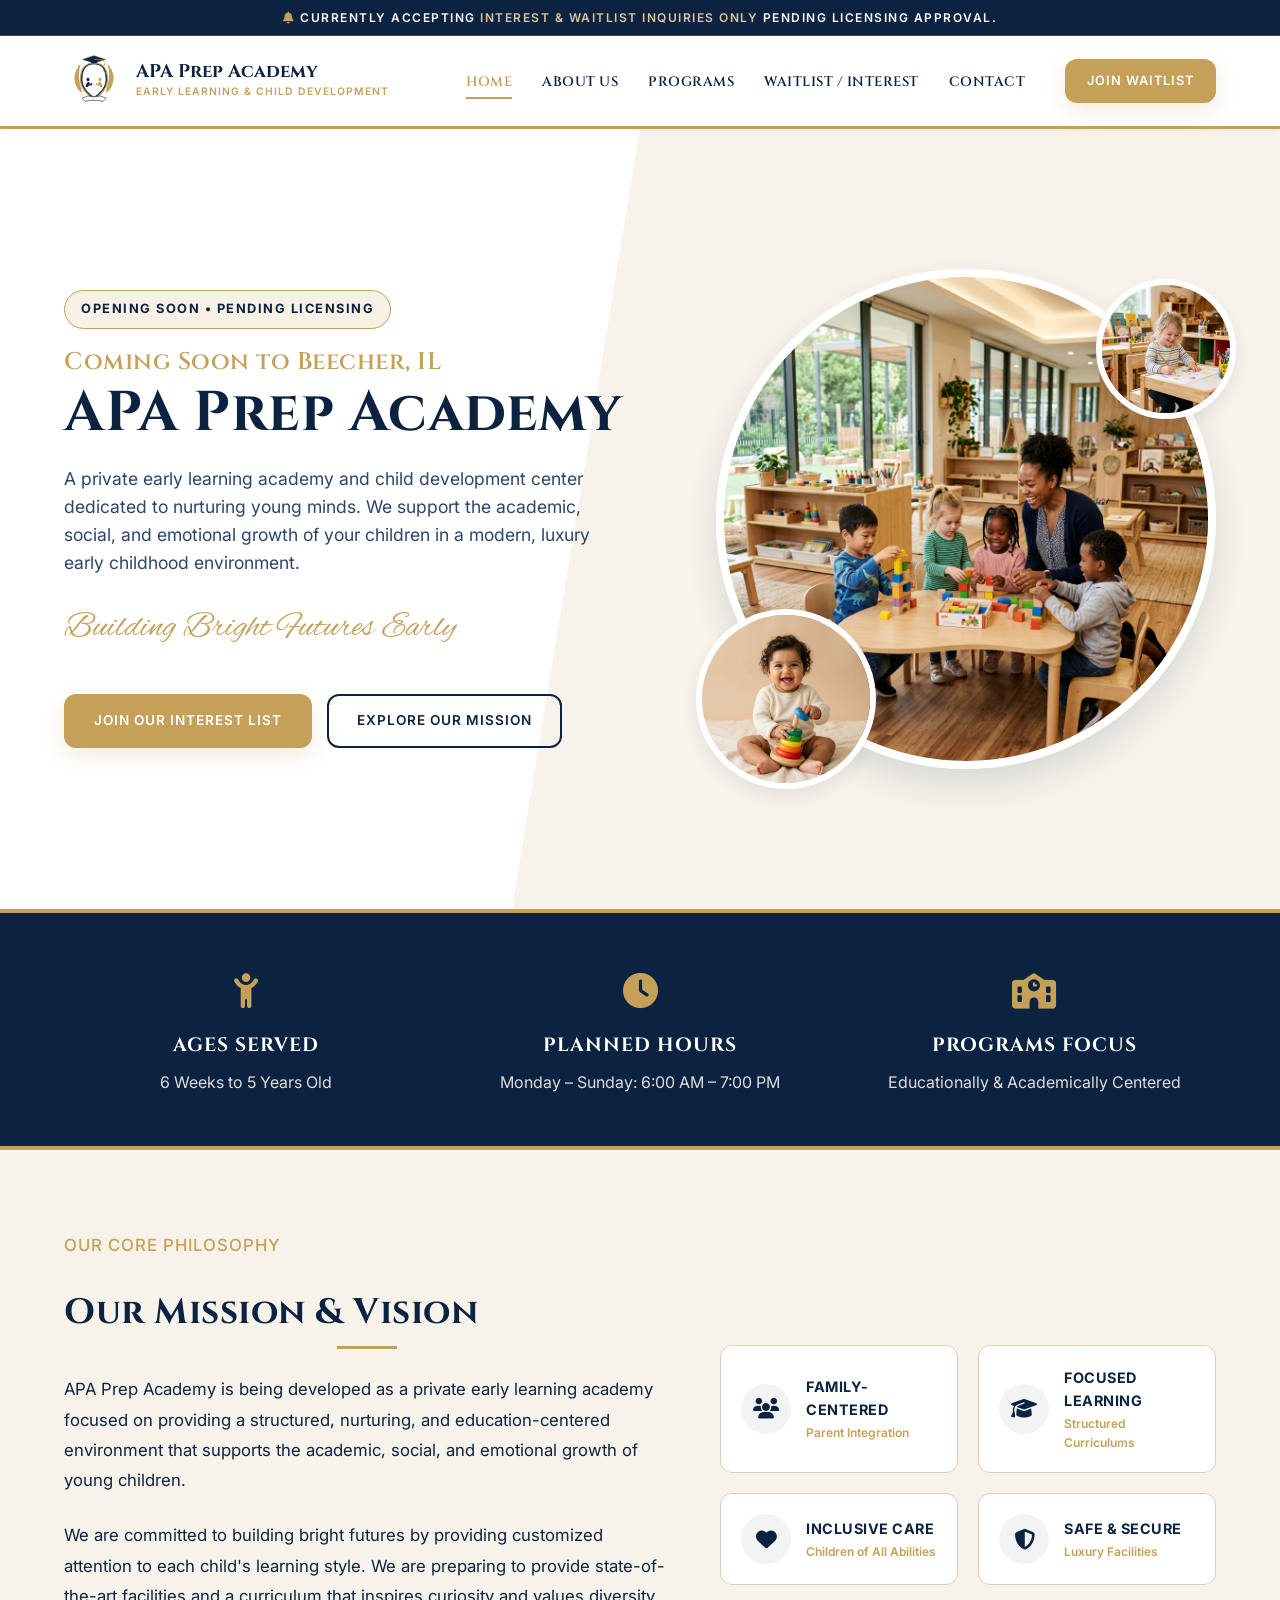
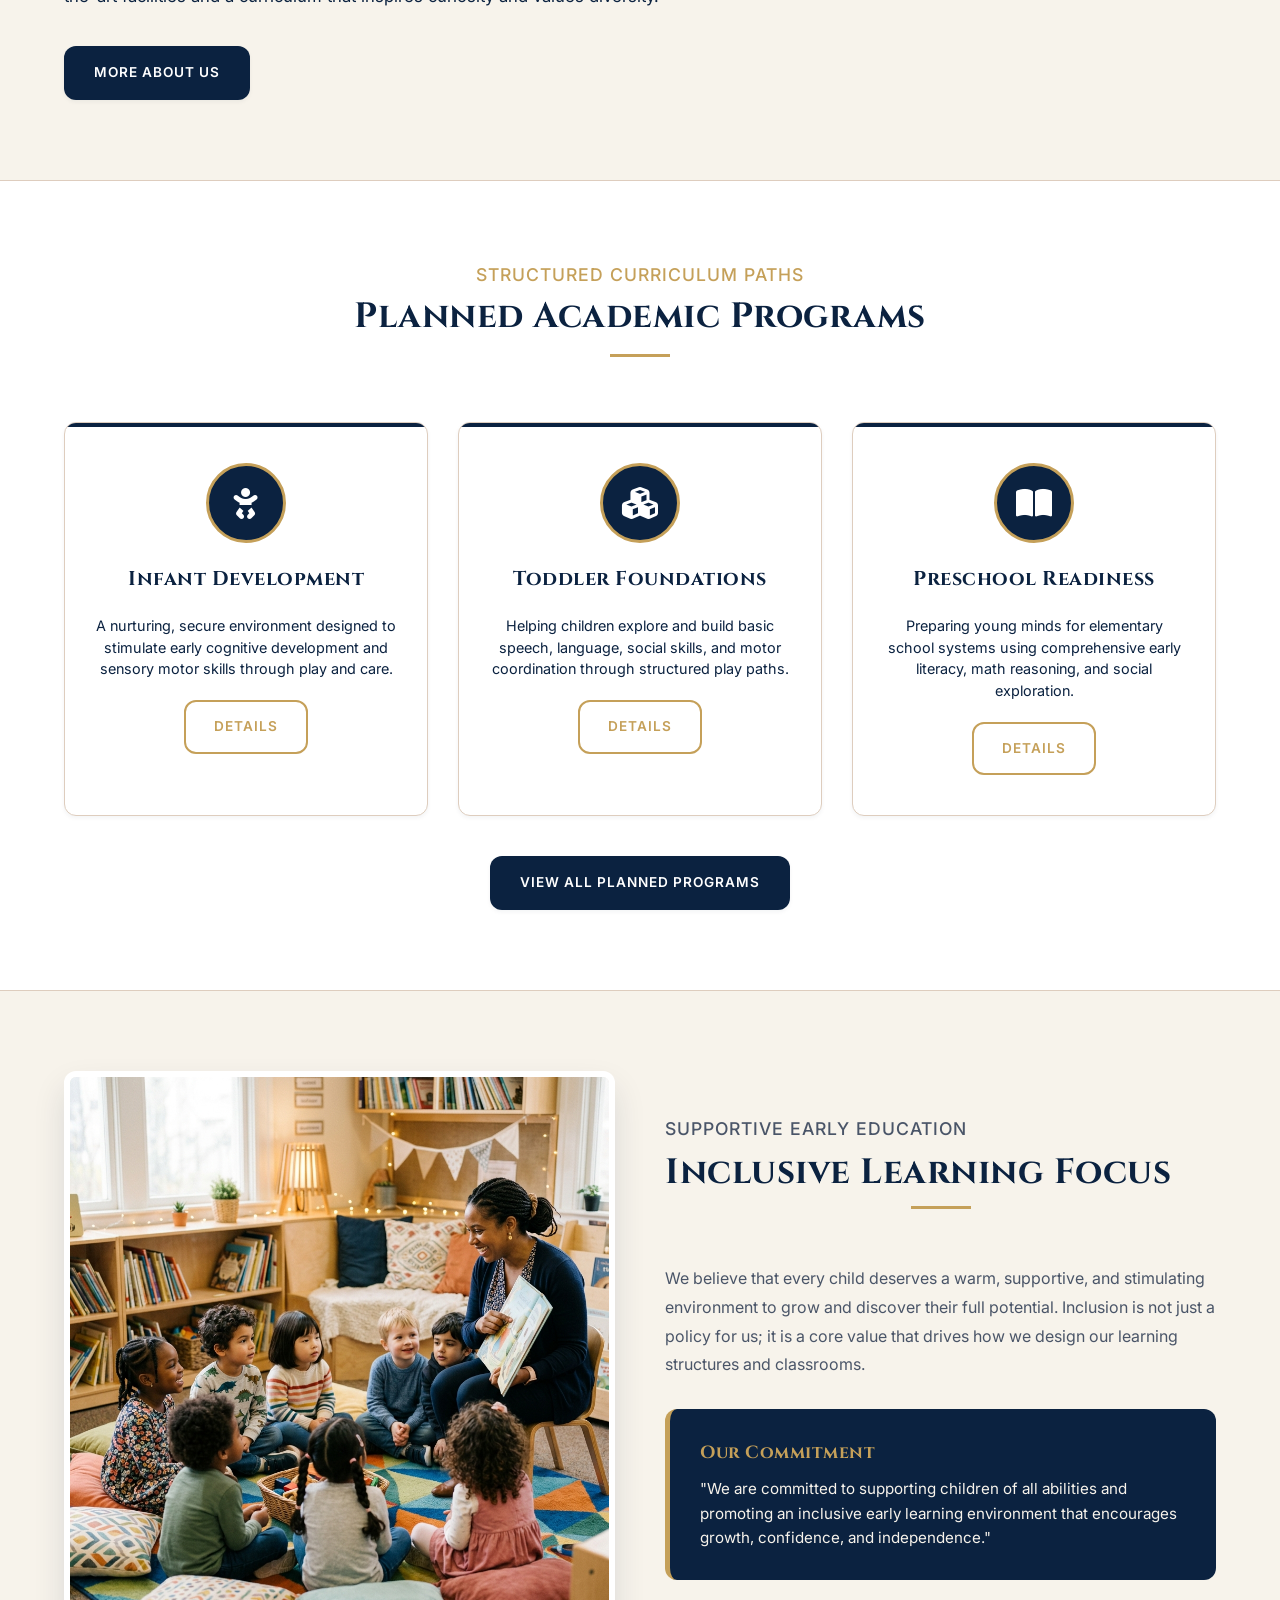
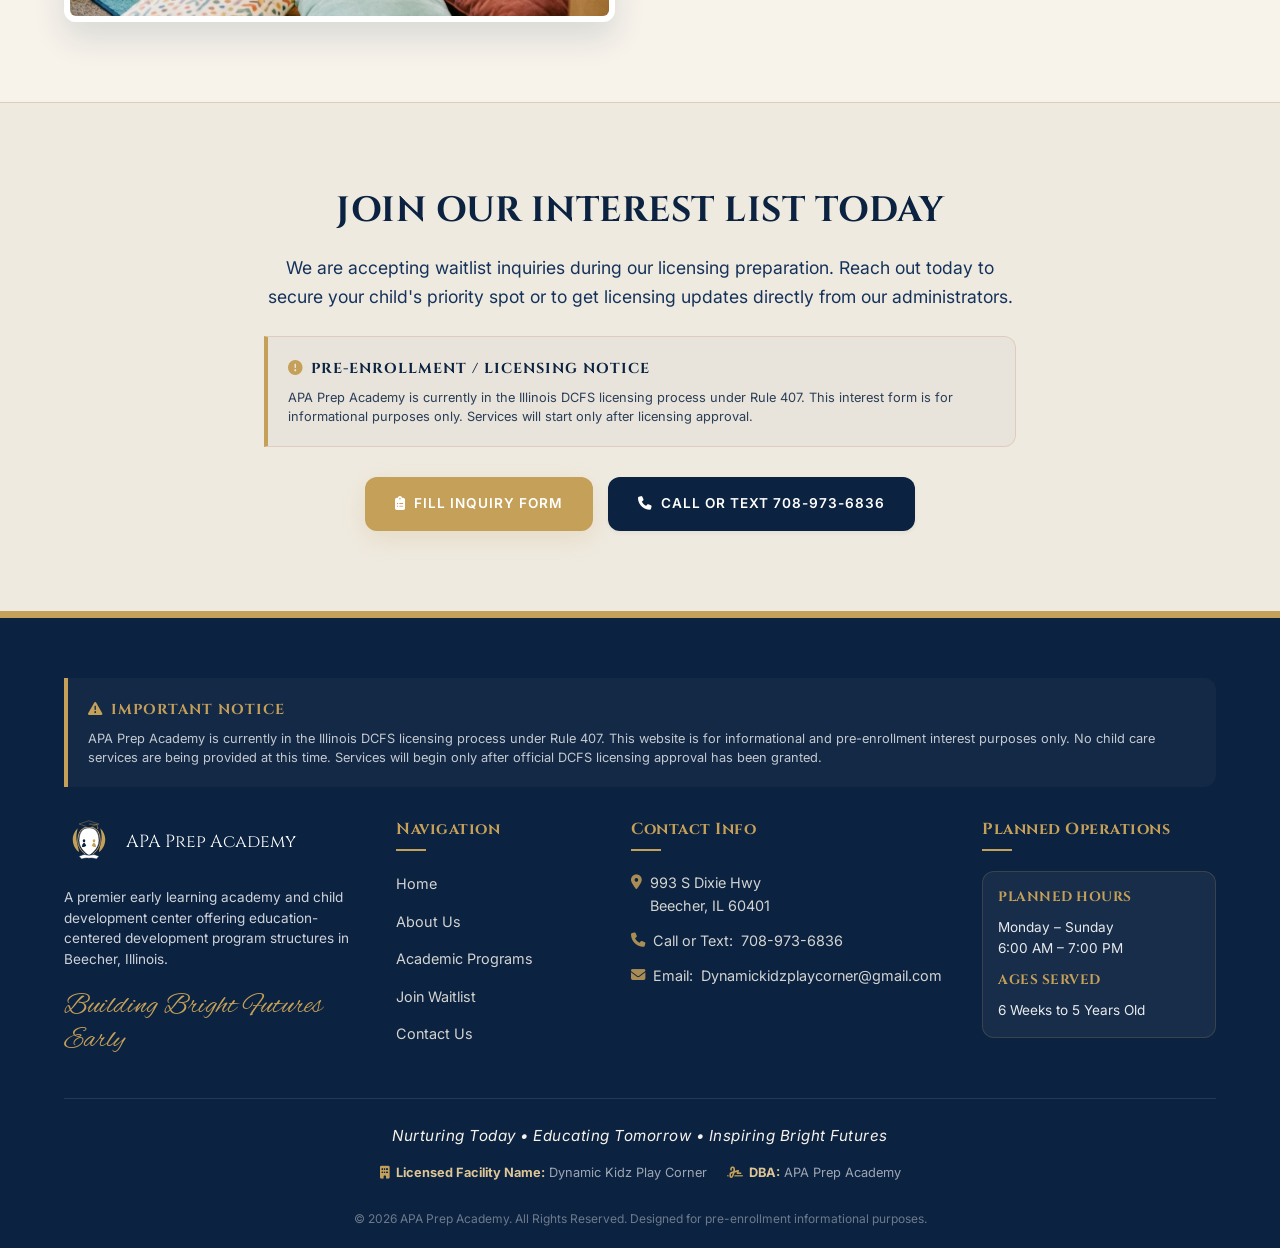
==== commit 707a44d0: "Add files via upload" ====
--- a/index.html
+++ b/index.html
@@ -331,7 +331,7 @@
           <div class="footer-contact-info">
             <span><i class="fa-solid fa-location-dot"></i> 993 S Dixie Hwy<br>Beecher, IL 60401</span>
             <span><i class="fa-solid fa-phone"></i> Call or Text:<br><a href="tel:7089736836">708-973-6836</a></span>
-            <span><i class="fa-solid fa-envelope"></i> Email:<br><a href="mailto:info@apaprepacademy.com">info@apaprepacademy.com</a></span>
+            <span><i class="fa-solid fa-envelope"></i> Email:<br><a href="mailto:Dynamickidzplaycorner@gmail.com">Dynamickidzplaycorner@gmail.com</a></span>
           </div>
         </div>
 
--- a/assets/css/style.css
+++ b/assets/css/style.css
@@ -1374,11 +1374,70 @@
 }
 
 /* Media Queries for Responsiveness */
+
+/* ===== Large Screens / Small Desktops (max-width: 1200px) ===== */
+@media (max-width: 1200px) {
+  .container {
+    max-width: 960px;
+  }
+
+  .hero-title {
+    font-size: 3rem;
+  }
+
+  .hero-image-container {
+    max-width: 420px;
+    height: 420px;
+  }
+
+  .hero-floating-circle-1 {
+    width: 150px;
+    height: 150px;
+  }
+
+  .hero-floating-circle-2 {
+    width: 120px;
+    height: 120px;
+  }
+
+  .footer-top {
+    grid-template-columns: 1.5fr 1fr 1fr;
+    gap: 30px;
+  }
+
+  .footer-top > div:last-child {
+    grid-column: 1 / -1;
+  }
+
+  .nav-menu {
+    gap: 20px;
+  }
+
+  .nav-link {
+    font-size: 0.8rem;
+  }
+}
+
+/* ===== Tablets / Medium Screens (max-width: 992px) ===== */
 @media (max-width: 992px) {
+  .container {
+    max-width: 720px;
+  }
+
+  .section-padding {
+    padding: 60px 0;
+  }
+
+  /* Hero Section */
+  .hero-home {
+    min-height: auto;
+    padding: 40px 0;
+  }
+
   .hero-grid {
     grid-template-columns: 1fr;
     text-align: center;
-    gap: 50px;
+    gap: 40px;
   }
   
   .hero-diagonal-decor {
@@ -1389,24 +1448,58 @@
     align-items: center;
   }
 
+  .hero-description {
+    max-width: 100%;
+  }
+
+  .hero-ctas {
+    justify-content: center;
+  }
+
   .hero-image-wrapper {
-    margin-top: 20px;
-  }
-
+    margin-top: 10px;
+  }
+
+  .hero-image-container {
+    max-width: 380px;
+    height: 380px;
+  }
+
+  .hero-floating-circle-1 {
+    width: 130px;
+    height: 130px;
+    bottom: -15px;
+    left: -15px;
+  }
+
+  .hero-floating-circle-2 {
+    width: 100px;
+    height: 100px;
+    top: 5px;
+    right: -15px;
+  }
+
+  /* Programs Grid */
   .programs-highlight-grid {
-    grid-template-columns: 1fr;
-    max-width: 500px;
-    margin: 0 auto;
-  }
-
+    grid-template-columns: 1fr 1fr;
+    gap: 20px;
+  }
+
+  .program-highlight-card {
+    padding: 30px 20px;
+  }
+
+  /* Mission Section */
   .mission-section-grid {
     grid-template-columns: 1fr;
-  }
-
-  .footer-top {
+    gap: 40px;
+  }
+
+  .academy-badges {
     grid-template-columns: 1fr 1fr;
   }
 
+  /* Program Full Cards */
   .program-full-card {
     grid-template-columns: 1fr;
   }
@@ -1419,25 +1512,123 @@
     display: none;
   }
 
+  .program-card-image-icon {
+    width: 90px;
+    height: 90px;
+    font-size: 2.5rem;
+  }
+
+  .program-card-info {
+    padding: 30px;
+  }
+
+  .program-card-info h3 {
+    font-size: 1.5rem;
+  }
+
+  .program-features-list {
+    grid-template-columns: 1fr 1fr;
+  }
+
+  /* Payment Grid */
   .payment-grid {
-    grid-template-columns: 1fr;
-    max-width: 500px;
-    margin: 0 auto;
-  }
-
+    grid-template-columns: 1fr 1fr;
+    gap: 20px;
+  }
+
+  .payment-section {
+    padding: 40px 30px;
+  }
+
+  /* About Grid */
   .about-grid {
     grid-template-columns: 1fr;
     gap: 30px;
   }
 
+  .about-image-decor {
+    display: none;
+  }
+
+  /* Contact Grid */
   .contact-grid {
     grid-template-columns: 1fr;
-  }
-}
-
+    gap: 30px;
+  }
+
+  /* Footer */
+  .footer-top {
+    grid-template-columns: 1fr 1fr;
+    gap: 30px;
+  }
+
+  .footer-top > div:last-child {
+    grid-column: auto;
+  }
+
+  .footer-brand .script-text {
+    font-size: 1.5rem;
+  }
+
+  /* Section Titles */
+  .section-title-wrap h2 {
+    font-size: 1.9rem;
+  }
+
+  .section-title-wrap p {
+    font-size: 1rem;
+  }
+
+  /* Page Hero */
+  .page-hero {
+    padding: 45px 0;
+  }
+
+  .page-hero h1 {
+    font-size: 2.2rem;
+  }
+
+  /* Facts Banner */
+  .facts-grid {
+    grid-template-columns: 1fr 1fr 1fr;
+    gap: 20px;
+  }
+
+  .fact-item h3 {
+    font-size: 1rem;
+  }
+
+  .fact-item p {
+    font-size: 0.9rem;
+  }
+}
+
+/* ===== Tablets / Small Tablets (max-width: 768px) ===== */
 @media (max-width: 768px) {
+  .container {
+    padding: 0 16px;
+  }
+
+  .section-padding {
+    padding: 50px 0;
+  }
+
+  /* Header & Navigation */
   .navbar-container {
-    height: 80px;
+    height: 70px;
+  }
+
+  .logo-svg {
+    width: 45px;
+    height: 45px;
+  }
+
+  .logo-text .title {
+    font-size: 1rem;
+  }
+
+  .logo-text .subtitle {
+    font-size: 0.55rem;
   }
 
   .mobile-menu-btn {
@@ -1452,17 +1643,31 @@
     width: 80%;
     max-width: 320px;
     height: 100vh;
+    height: 100dvh;
     background-color: var(--white);
     flex-direction: column;
     align-items: flex-start;
-    padding: 100px 40px 40px 40px;
-    box-shadow: -5px 0 15px rgba(0,0,0,0.1);
+    padding: 100px 30px 40px 30px;
+    box-shadow: -5px 0 15px rgba(0,0,0,0.15);
     transition: var(--transition-normal);
     z-index: 1000;
+    gap: 0;
+    overflow-y: auto;
   }
 
   .nav-menu.active {
     right: 0;
+  }
+
+  .nav-menu li {
+    width: 100%;
+    border-bottom: 1px solid var(--cream-card);
+  }
+
+  .nav-link {
+    display: block;
+    padding: 14px 0;
+    font-size: 0.9rem;
   }
 
   .nav-cta {
@@ -1475,32 +1680,175 @@
     width: 100%;
   }
 
+  /* Announcement bar */
+  .top-announcement-bar {
+    font-size: 0.65rem;
+    padding: 6px 16px;
+    letter-spacing: 1px;
+    line-height: 1.4;
+  }
+
+  /* Hero Section */
   .hero-title {
-    font-size: 2.5rem;
+    font-size: 2.2rem;
+  }
+
+  .hero-title span {
+    font-size: 1.1rem;
+  }
+
+  .hero-description {
+    font-size: 1rem;
+  }
+
+  .hero-badge {
+    font-size: 0.7rem;
+    padding: 6px 12px;
+    letter-spacing: 1px;
+  }
+
+  .hero-tagline-wrap .script-text {
+    font-size: 1.8rem;
   }
 
   .hero-image-container {
-    max-width: 320px;
-    height: 320px;
+    max-width: 300px;
+    height: 300px;
+    border-width: 6px;
   }
 
   .hero-floating-circle-1 {
-    width: 110px;
-    height: 110px;
+    width: 100px;
+    height: 100px;
     bottom: -10px;
     left: -10px;
+    border-width: 4px;
   }
 
   .hero-floating-circle-2 {
-    width: 90px;
-    height: 90px;
+    width: 80px;
+    height: 80px;
     top: 0;
     right: -10px;
-  }
-
+    border-width: 4px;
+  }
+
+  .hero-ctas {
+    flex-direction: column;
+    width: 100%;
+    max-width: 320px;
+  }
+
+  .hero-ctas .btn {
+    width: 100%;
+    justify-content: center;
+  }
+
+  /* Facts Banner */
   .facts-grid {
     grid-template-columns: 1fr;
-    gap: 30px;
+    gap: 25px;
+  }
+
+  .facts-banner {
+    padding: 40px 0;
+  }
+
+  .fact-icon {
+    font-size: 1.8rem;
+  }
+
+  /* Programs Grid */
+  .programs-highlight-grid {
+    grid-template-columns: 1fr;
+    max-width: 420px;
+    margin: 0 auto;
+    gap: 20px;
+  }
+
+  .program-highlight-card {
+    padding: 30px 25px;
+  }
+
+  .program-icon-box {
+    width: 65px;
+    height: 65px;
+    font-size: 1.6rem;
+  }
+
+  .program-highlight-card h3 {
+    font-size: 1.15rem;
+  }
+
+  /* Academy Badges */
+  .academy-badges {
+    grid-template-columns: 1fr;
+    gap: 15px;
+  }
+
+  .academy-badge-item {
+    padding: 15px;
+  }
+
+  /* Program Full Cards */
+  .program-card-info {
+    padding: 25px 20px;
+  }
+
+  .program-card-info h3 {
+    font-size: 1.35rem;
+  }
+
+  .program-features-list {
+    grid-template-columns: 1fr;
+    gap: 8px;
+  }
+
+  .program-card-image {
+    padding: 25px;
+  }
+
+  .program-card-image-icon {
+    width: 80px;
+    height: 80px;
+    font-size: 2.2rem;
+  }
+
+  /* Payment */
+  .payment-grid {
+    grid-template-columns: 1fr;
+    max-width: 420px;
+    margin: 0 auto;
+  }
+
+  .payment-section {
+    padding: 35px 20px;
+  }
+
+  .payment-title-wrap h3 {
+    font-size: 1.5rem;
+  }
+
+  /* About */
+  .about-details h3 {
+    font-size: 1.6rem;
+  }
+
+  .about-highlight-box {
+    padding: 20px;
+  }
+
+  /* Contact */
+  .contact-info-panel {
+    padding: 25px;
+  }
+
+  .contact-form-panel {
+    padding: 25px;
+  }
+
+  .contact-map-container {
+    height: 200px;
   }
 
   .form-group-row {
@@ -1508,13 +1856,646 @@
     gap: 0;
   }
 
+  .form-control {
+    padding: 11px 14px;
+    font-size: 0.9rem;
+  }
+
+  /* Page Hero */
+  .page-hero {
+    padding: 35px 0;
+  }
+
+  .page-hero h1 {
+    font-size: 1.9rem;
+  }
+
+  .page-hero p {
+    font-size: 0.95rem;
+  }
+
+  /* Section Titles */
+  .section-title-wrap {
+    margin-bottom: 35px;
+  }
+
+  .section-title-wrap h2 {
+    font-size: 1.65rem;
+  }
+
+  .section-title-wrap p {
+    font-size: 0.9rem;
+  }
+
+  /* Licensing Notice */
+  .licensing-notice-box {
+    padding: 15px;
+  }
+
+  .licensing-notice-box h4 {
+    font-size: 0.8rem;
+  }
+
+  .licensing-notice-box p {
+    font-size: 0.75rem;
+  }
+
+  /* Buttons */
+  .btn {
+    padding: 12px 22px;
+    font-size: 0.8rem;
+  }
+
+  /* Footer */
+  .main-footer {
+    padding: 40px 0 15px 0;
+  }
+
   .footer-top {
     grid-template-columns: 1fr;
+    gap: 30px;
+  }
+
+  .footer-brand .script-text {
+    font-size: 1.4rem;
+  }
+
+  .footer-col-title {
+    font-size: 0.95rem;
+    margin-bottom: 15px;
+  }
+
+  .footer-links a {
+    font-size: 0.85rem;
+  }
+
+  .footer-contact-info {
+    font-size: 0.85rem;
+  }
+
+  .footer-slogan {
+    font-size: 0.85rem;
   }
 
   .footer-meta-info {
     flex-direction: column;
     gap: 10px;
     align-items: center;
-  }
-}
+    font-size: 0.75rem;
+  }
+
+  .footer-hours-box {
+    padding: 12px;
+  }
+
+  /* Script text */
+  .script-text {
+    font-size: 1.8rem;
+  }
+
+  /* Toast Notification */
+  .toast-notification {
+    left: 16px;
+    right: 16px;
+    bottom: 16px;
+    font-size: 0.85rem;
+  }
+}
+
+/* ===== Mobile Phones (max-width: 480px) ===== */
+@media (max-width: 480px) {
+  .container {
+    padding: 0 12px;
+  }
+
+  .section-padding {
+    padding: 40px 0;
+  }
+
+  /* Header */
+  .navbar-container {
+    height: 60px;
+  }
+
+  .logo-svg {
+    width: 38px;
+    height: 38px;
+  }
+
+  .logo-text .title {
+    font-size: 0.85rem;
+  }
+
+  .logo-text .subtitle {
+    font-size: 0.5rem;
+    letter-spacing: 0.5px;
+  }
+
+  .logo-link {
+    gap: 8px;
+  }
+
+  /* Announcement bar */
+  .top-announcement-bar {
+    font-size: 0.55rem;
+    padding: 5px 10px;
+    letter-spacing: 0.5px;
+  }
+
+  /* Hero */
+  .hero-title {
+    font-size: 1.8rem;
+  }
+
+  .hero-title span {
+    font-size: 0.9rem;
+    margin-bottom: 4px;
+  }
+
+  .hero-description {
+    font-size: 0.9rem;
+  }
+
+  .hero-badge {
+    font-size: 0.6rem;
+    padding: 5px 10px;
+  }
+
+  .hero-tagline-wrap .script-text {
+    font-size: 1.5rem;
+  }
+
+  .hero-image-container {
+    max-width: 240px;
+    height: 240px;
+    border-width: 5px;
+  }
+
+  .hero-floating-circle-1 {
+    width: 80px;
+    height: 80px;
+    bottom: -8px;
+    left: -5px;
+    border-width: 3px;
+  }
+
+  .hero-floating-circle-2 {
+    width: 65px;
+    height: 65px;
+    top: -5px;
+    right: -5px;
+    border-width: 3px;
+  }
+
+  .hero-grid {
+    gap: 30px;
+    padding-top: 25px;
+    padding-bottom: 25px;
+  }
+
+  /* Buttons */
+  .btn {
+    padding: 10px 18px;
+    font-size: 0.75rem;
+    letter-spacing: 0.5px;
+  }
+
+  /* Facts banner */
+  .facts-banner {
+    padding: 30px 0;
+  }
+
+  .fact-icon {
+    font-size: 1.5rem;
+  }
+
+  .fact-item h3 {
+    font-size: 0.95rem;
+  }
+
+  .fact-item p {
+    font-size: 0.85rem;
+  }
+
+  /* Section Titles */
+  .section-title-wrap {
+    margin-bottom: 25px;
+  }
+
+  .section-title-wrap h2 {
+    font-size: 1.4rem;
+    padding-bottom: 10px;
+  }
+
+  .section-title-wrap h2::after {
+    width: 40px;
+    height: 2px;
+  }
+
+  .section-title-wrap p {
+    font-size: 0.8rem;
+  }
+
+  /* Page Hero */
+  .page-hero {
+    padding: 25px 0;
+  }
+
+  .page-hero h1 {
+    font-size: 1.5rem;
+  }
+
+  .page-hero p {
+    font-size: 0.85rem;
+  }
+
+  /* Program Cards */
+  .program-highlight-card {
+    padding: 25px 18px;
+    gap: 15px;
+  }
+
+  .program-icon-box {
+    width: 55px;
+    height: 55px;
+    font-size: 1.4rem;
+    border-width: 2px;
+  }
+
+  .program-highlight-card h3 {
+    font-size: 1.05rem;
+  }
+
+  .program-highlight-card p {
+    font-size: 0.8rem;
+  }
+
+  /* Program Full Cards */
+  .program-card-info {
+    padding: 20px 15px;
+    gap: 12px;
+  }
+
+  .program-card-info h3 {
+    font-size: 1.2rem;
+    padding-bottom: 8px;
+  }
+
+  .program-card-info p {
+    font-size: 0.85rem;
+  }
+
+  .program-card-image {
+    padding: 20px;
+  }
+
+  .program-card-image-icon {
+    width: 65px;
+    height: 65px;
+    font-size: 1.8rem;
+    border-width: 3px;
+  }
+
+  .program-tag {
+    font-size: 0.65rem;
+    padding: 3px 8px;
+  }
+
+  .program-feature-item {
+    font-size: 0.8rem;
+  }
+
+  /* Academy Badges */
+  .academy-badge-item {
+    padding: 12px;
+    gap: 10px;
+  }
+
+  .badge-icon-box {
+    width: 40px;
+    height: 40px;
+    font-size: 1.1rem;
+  }
+
+  .academy-badge-item h4 {
+    font-size: 0.8rem;
+  }
+
+  /* Payment */
+  .payment-section {
+    padding: 25px 15px;
+  }
+
+  .payment-title-wrap h3 {
+    font-size: 1.3rem;
+  }
+
+  .payment-card {
+    padding: 20px 15px;
+    gap: 12px;
+  }
+
+  .payment-card-icon {
+    width: 50px;
+    height: 50px;
+    font-size: 1.3rem;
+  }
+
+  .payment-card h4 {
+    font-size: 1rem;
+  }
+
+  .payment-card p {
+    font-size: 0.8rem;
+  }
+
+  /* About */
+  .about-details h3 {
+    font-size: 1.4rem;
+  }
+
+  .about-details p {
+    font-size: 0.9rem;
+    line-height: 1.6;
+  }
+
+  .about-highlight-box {
+    padding: 15px;
+  }
+
+  .about-highlight-box h4 {
+    font-size: 1rem;
+  }
+
+  .about-highlight-box p {
+    font-size: 0.85rem;
+  }
+
+  .about-image-frame {
+    border-width: 4px;
+  }
+
+  /* Contact */
+  .contact-info-panel {
+    padding: 20px 15px;
+    gap: 20px;
+  }
+
+  .contact-form-panel {
+    padding: 20px 15px;
+  }
+
+  .contact-detail-icon {
+    width: 40px;
+    height: 40px;
+    font-size: 1.1rem;
+  }
+
+  .contact-detail-text h4 {
+    font-size: 0.85rem;
+  }
+
+  .contact-detail-text p {
+    font-size: 0.85rem;
+  }
+
+  .contact-map-container {
+    height: 180px;
+  }
+
+  .form-label {
+    font-size: 0.75rem;
+  }
+
+  .form-control {
+    padding: 10px 12px;
+    font-size: 0.85rem;
+    border-radius: 8px;
+  }
+
+  .form-group {
+    margin-bottom: 15px;
+  }
+
+  /* Licensing Notice */
+  .licensing-notice-box {
+    padding: 12px;
+    margin-bottom: 20px;
+  }
+
+  .licensing-notice-box h4 {
+    font-size: 0.75rem;
+    gap: 6px;
+    flex-wrap: wrap;
+  }
+
+  .licensing-notice-box p {
+    font-size: 0.7rem;
+    line-height: 1.4;
+  }
+
+  /* Footer */
+  .main-footer {
+    padding: 30px 0 12px 0;
+  }
+
+  .footer-top {
+    gap: 25px;
+    margin-bottom: 25px;
+  }
+
+  .footer-logo-svg {
+    width: 40px;
+    height: 40px;
+  }
+
+  .footer-title {
+    font-size: 0.95rem;
+  }
+
+  .footer-brand .script-text {
+    font-size: 1.2rem;
+  }
+
+  .footer-col-title {
+    font-size: 0.9rem;
+    margin-bottom: 12px;
+  }
+
+  .footer-links {
+    gap: 10px;
+  }
+
+  .footer-links a {
+    font-size: 0.8rem;
+  }
+
+  .footer-contact-info {
+    font-size: 0.8rem;
+    gap: 10px;
+  }
+
+  .footer-hours-box {
+    padding: 10px;
+  }
+
+  .footer-hours-box h5 {
+    font-size: 0.75rem;
+  }
+
+  .footer-hours-box p {
+    font-size: 0.75rem;
+  }
+
+  .footer-slogan {
+    font-size: 0.75rem;
+  }
+
+  .footer-meta-info {
+    font-size: 0.7rem;
+    gap: 8px;
+  }
+
+  .copyright {
+    font-size: 0.65rem;
+  }
+
+  .footer-bottom {
+    padding-top: 18px;
+    gap: 10px;
+  }
+
+  /* Script text global */
+  .script-text {
+    font-size: 1.5rem;
+  }
+
+  /* Mission text */
+  .mission-text-box h3 {
+    font-size: 1.4rem;
+  }
+
+  .mission-text-box p {
+    font-size: 0.9rem;
+    line-height: 1.6;
+  }
+}
+
+/* ==========================================================================
+   Form Submission Success & Loading States
+   ========================================================================== */
+
+/* Honeypot Spam Protection */
+.honey-field {
+  display: none !important;
+  visibility: hidden !important;
+  opacity: 0 !important;
+  pointer-events: none !important;
+}
+
+/* Success Card Layout */
+.success-wrapper {
+  animation: formFadeIn 0.5s cubic-bezier(0.16, 1, 0.3, 1) forwards;
+}
+
+@keyframes formFadeIn {
+  from {
+    opacity: 0;
+    transform: translateY(20px);
+  }
+  to {
+    opacity: 1;
+    transform: translateY(0);
+  }
+}
+
+.success-card {
+  text-align: center;
+  padding: 20px 10px;
+  display: flex;
+  flex-direction: column;
+  align-items: center;
+  gap: 15px;
+}
+
+.success-icon-box {
+  width: 80px;
+  height: 80px;
+  background-color: rgba(197, 160, 89, 0.1);
+  border: 3px solid var(--gold-primary);
+  border-radius: var(--border-radius-circle);
+  color: var(--gold-primary);
+  display: flex;
+  align-items: center;
+  justify-content: center;
+  font-size: 2.5rem;
+  margin-bottom: 5px;
+  animation: scaleUpCheck 0.6s cubic-bezier(0.34, 1.56, 0.64, 1) forwards;
+}
+
+@keyframes scaleUpCheck {
+  0% {
+    transform: scale(0.5);
+    opacity: 0;
+  }
+  100% {
+    transform: scale(1);
+    opacity: 1;
+  }
+}
+
+.success-card h3 {
+  font-family: var(--font-heading);
+  color: var(--navy-primary);
+  font-size: 1.8rem;
+  margin-bottom: 5px;
+}
+
+.success-card p {
+  color: var(--text-muted);
+  font-size: 0.95rem;
+  line-height: 1.6;
+  max-width: 480px;
+}
+
+.success-details-box {
+  background-color: var(--cream-light);
+  border: 1px solid var(--cream-dark);
+  border-radius: var(--border-radius-md);
+  padding: 18px 22px;
+  text-align: left;
+  font-size: 0.88rem;
+  line-height: 1.5;
+  color: var(--navy-primary);
+  margin: 10px 0 15px 0;
+  width: 100%;
+}
+
+.success-details-box strong {
+  color: var(--gold-primary);
+}
+
+/* Button Loading States */
+.btn-loading {
+  pointer-events: none !important;
+  opacity: 0.8 !important;
+  position: relative;
+}
+
+.form-control:disabled,
+select.form-control:disabled,
+textarea.form-control:disabled {
+  background-color: #E2E8F0;
+  border-color: var(--cream-dark);
+  color: #A0AEC0;
+  cursor: not-allowed;
+  opacity: 0.7;
+}
+
+/* Toast custom modifications */
+.toast-notification span {
+  font-family: var(--font-body);
+  font-weight: 500;
+}
+
+
